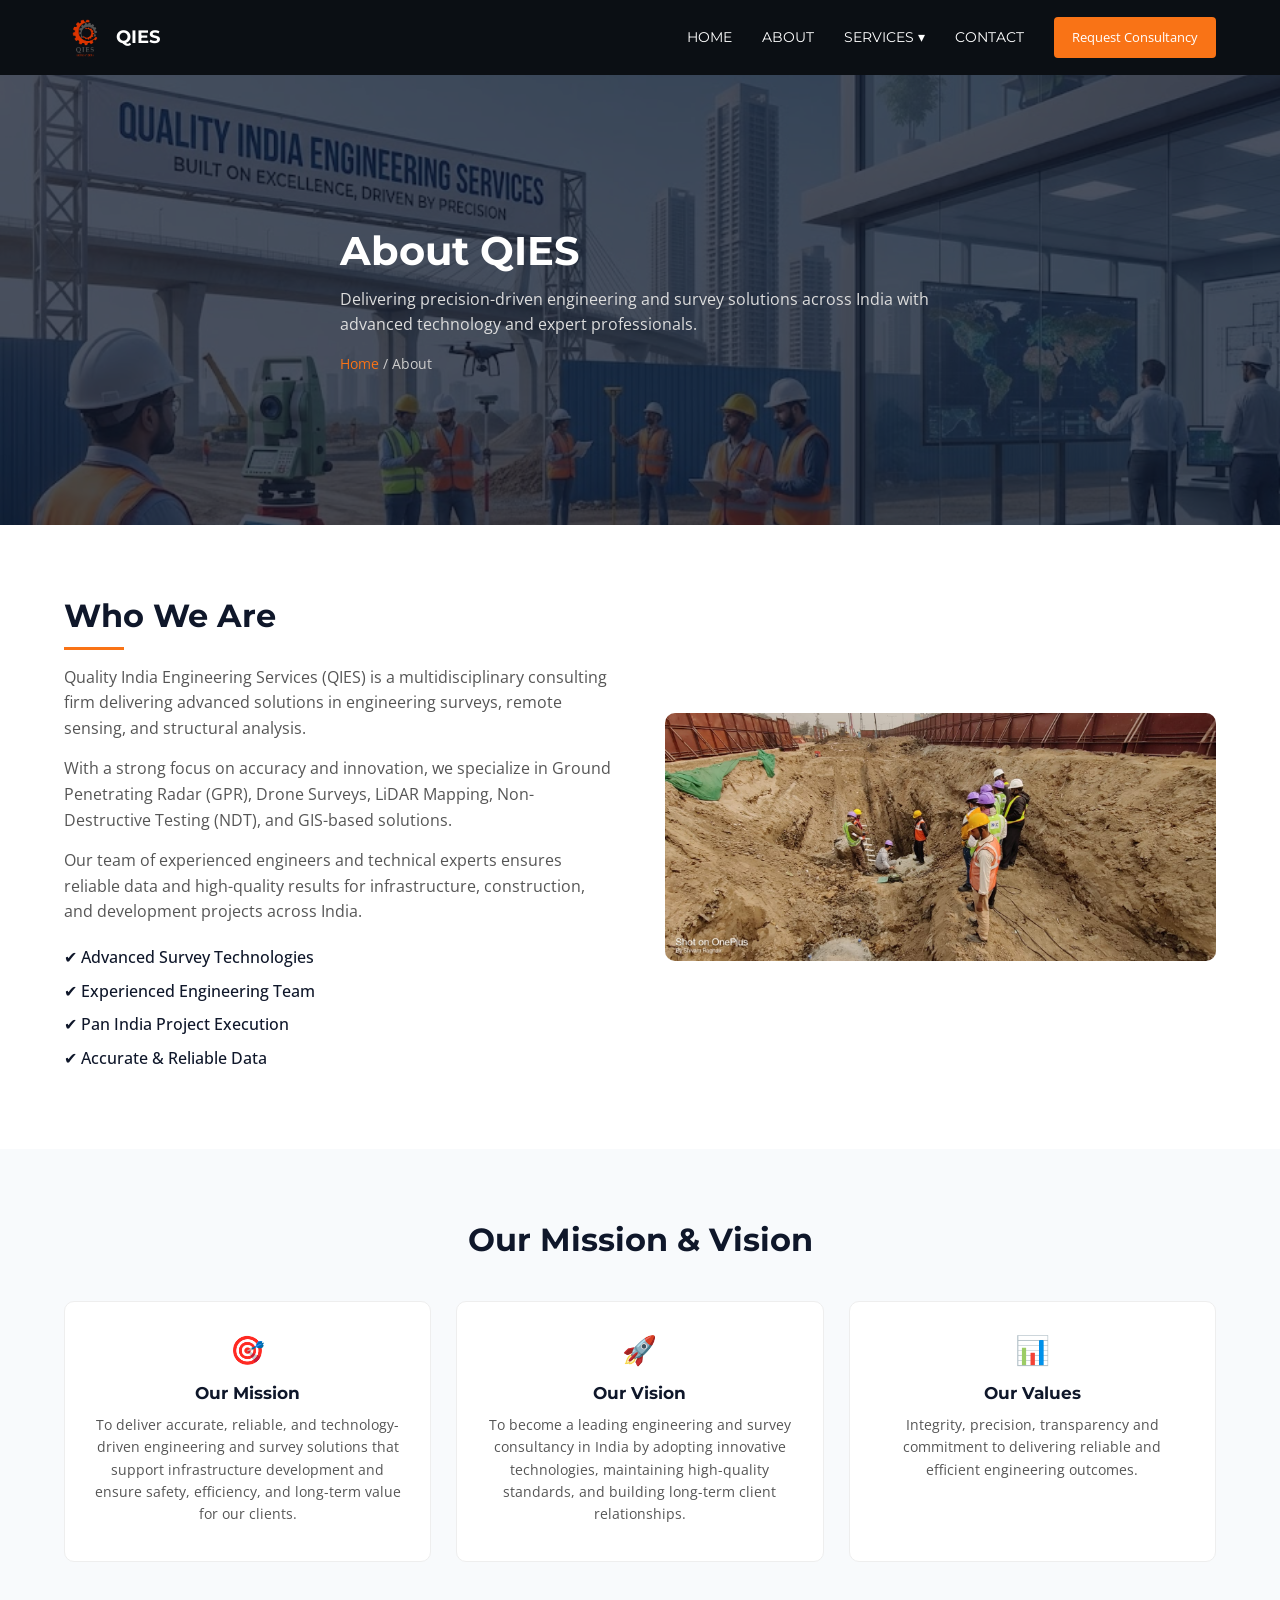
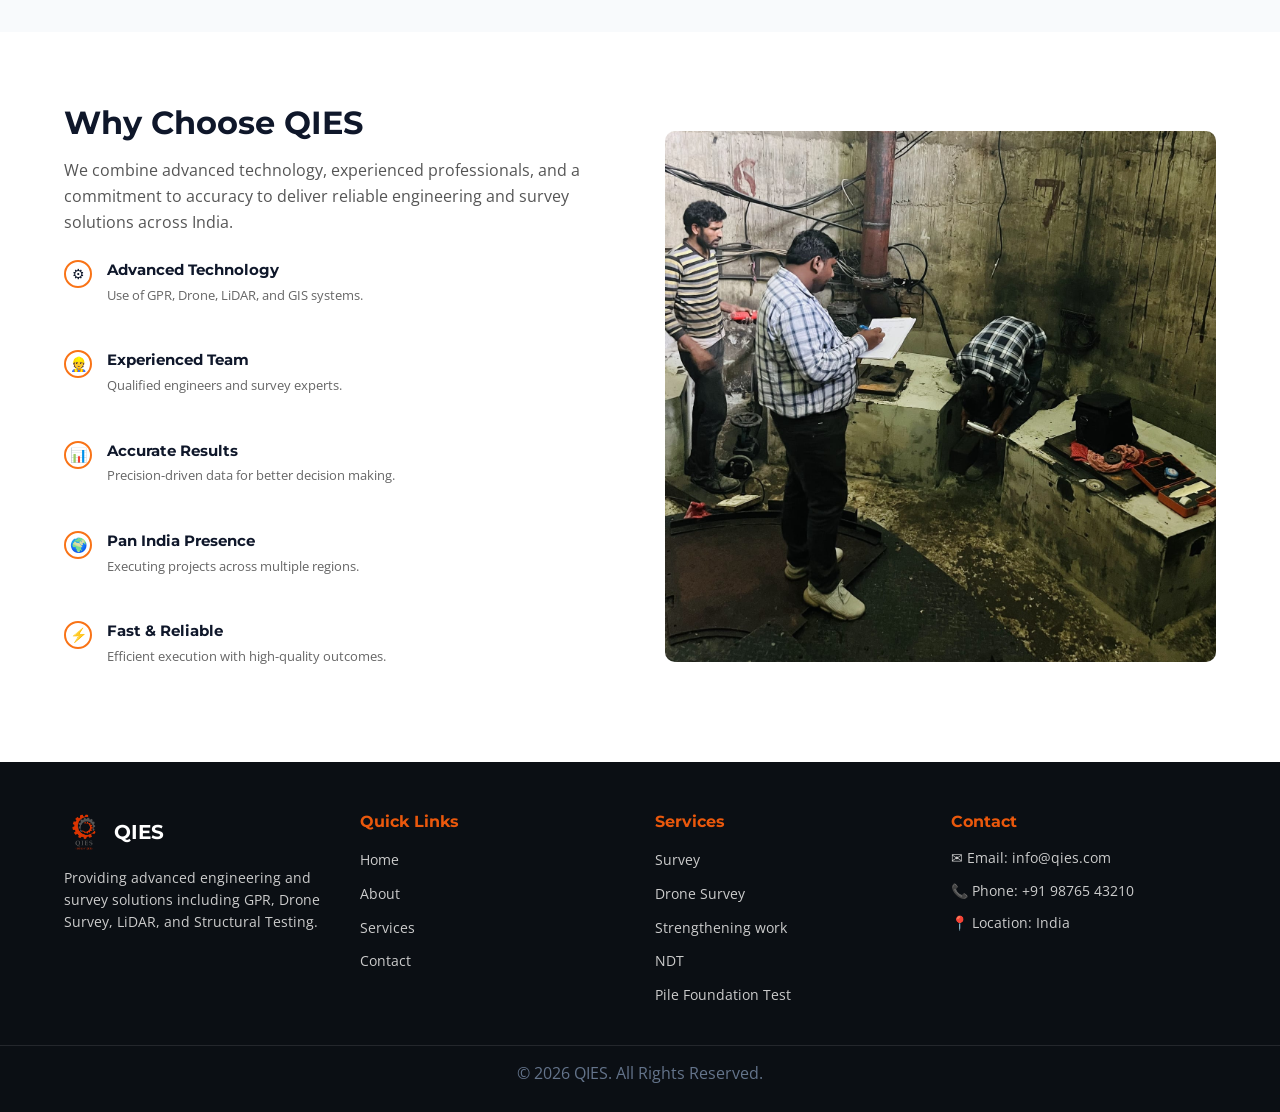
==== about.html @ ded55cf7 "Add files via upload" ====
<!DOCTYPE html>
<html lang="en">

<head>
  <meta charset="UTF-8">
  <meta name="viewport" content="width=device-width, initial-scale=1.0">
  <title>QIES</title>

  <!-- Google Fonts -->
  <link
    href="https://fonts.googleapis.com/css2?family=Montserrat:wght@600;700&family=Open+Sans:wght@400;500&display=swap"
    rel="stylesheet">

  <!-- Favicon icon -->
  <link rel="icon" type="image/png" href="assets/img/logo/favicon.ico">

  <!-- CSS Files -->
  <link rel="stylesheet" href="assets/css/global.css">
  <link rel="stylesheet" href="assets/css/style.css">
  <link rel="stylesheet" href="assets/css/services.css">
  <link rel="stylesheet" href="assets/css/responsive.css">

</head>

<body>
  <!-- =====================================
                    GLOBAL NAVBAR
    ===================================== -->
  <header class="header">
    <div class="container navbar">

      <!-- Logo + Company Name -->
      <div class="nav-brand">
        <a href="/index.html">
          <img src="assets/img/logo/qies-logo.png" alt="QIES Logo">
          <span class="brand-name">QIES</span>
        </a>
      </div>

      <!-- Navigation -->
      <nav class="nav-menu" id="navMenu">

        <a href="index.html" class="nav-link">Home</a>
        <a href="about.html" class="nav-link">About</a>

        <!-- Dropdown -->
        <div class="dropdown">
          <a href="#" class="nav-link dropdown-toggle">Services ▾</a>

          <div class="dropdown-menu">
            <a href="services.html"><strong>All Services</strong></a>
            <a href="services/survey.html">Survey</a>
            <a href="services/drone-survey.html">Drone Survey</a>
            <a href="services/strengthening-work.html">Strengthening Work</a>
            <a href="services/ndt.html">NDT</a>
            <a href="services/pile-foundation-test.html">Pile Foundation Test</a>
          </div>
        </div>

        <a href="contact.html" class="nav-link">Contact</a>

        <!-- CTA -->
        <a href="contact.html" class="nav-btn">
          Request Consultancy
        </a>

      </nav>

      <!-- Mobile Toggle -->
      <div class="menu-toggle" id="menuToggle">☰</div>

    </div>
  </header>
  <!-- =====================================
                   HERO SECTION 
    ===================================== -->
  <section class="about-hero">

    <div class="about-hero-overlay"></div>

    <div class="container about-hero-content">

      <h1>About QIES</h1>

      <p>
        Delivering precision-driven engineering and survey solutions across India
        with advanced technology and expert professionals.
      </p>

      <!-- Breadcrumb -->
      <div class="breadcrumb">
        <a href="index.html">Home</a>
        <span> / </span>
        <span>About</span>
      </div>

    </div>

  </section>

  <!-- =====================================
      ABOUT COMPANY (WHO ARE WE) SECTION 
    ===================================== -->
  <section class="who-we-are section">

    <div class="container who-container">

      <!-- LEFT TEXT -->
      <div class="who-text">

        <h2>Who We Are</h2>

        <p>
          Quality India Engineering Services (QIES) is a multidisciplinary
          consulting firm delivering advanced solutions in engineering surveys,
          remote sensing, and structural analysis.
        </p>

        <p>
          With a strong focus on accuracy and innovation, we specialize in
          Ground Penetrating Radar (GPR), Drone Surveys, LiDAR Mapping,
          Non-Destructive Testing (NDT), and GIS-based solutions.
        </p>

        <p>
          Our team of experienced engineers and technical experts ensures reliable
          data and high-quality results for infrastructure, construction, and
          development projects across India.
        </p>

        <!-- Highlights -->
        <div class="who-points">
          <div>✔ Advanced Survey Technologies</div>
          <div>✔ Experienced Engineering Team</div>
          <div>✔ Pan India Project Execution</div>
          <div>✔ Accurate & Reliable Data</div>
        </div>

      </div>

      <!-- RIGHT IMAGE -->
      <div class="who-image">
        <img src="assets/img/project/pile integrety.jpeg" alt="Engineering Team">
      </div>

    </div>

  </section>

  <!-- =====================================
          our mission and vision SECTION 
    ===================================== -->
  <section class="mission-vision section">

    <h2 class="mission-vision-heading">Our Mission & Vision</h2>

    <div class="container mv-container">
      <!-- Mission -->
      <div class="mv-card">
        <div class="mv-icon">🎯</div>
        <h3>Our Mission</h3>
        <p>
          To deliver accurate, reliable, and technology-driven engineering and
          survey solutions that support infrastructure development and ensure
          safety, efficiency, and long-term value for our clients.
        </p>
      </div>

      <!-- Vision -->
      <div class="mv-card">
        <div class="mv-icon">🚀</div>
        <h3>Our Vision</h3>
        <p>
          To become a leading engineering and survey consultancy in India by
          adopting innovative technologies, maintaining high-quality standards,
          and building long-term client relationships.
        </p>
      </div>

      <!-- Values -->
      <div class="mv-card">
        <div class="mv-icon">📊</div>
        <h3>Our Values</h3>
        <p>
          Integrity, precision, transparency and commitment to delivering reliable and efficient engineering outcomes.
        </p>
      </div>

    </div>

  </section>


    <!-- =====================================
                why-choose SECTION 
    ===================================== -->
  <section class="why-choose section">

    <div class="container why-container">

      <!-- LEFT CONTENT -->
      <div class="why-text">

        <h2>Why Choose QIES</h2>

        <p>
          We combine advanced technology, experienced professionals, and a
          commitment to accuracy to deliver reliable engineering and survey
          solutions across India.
        </p>

        <!-- Points -->
        <div class="why-points">

          <div class="why-item">
            <span>⚙</span>
            <div>
              <h4>Advanced Technology</h4>
              <p>Use of GPR, Drone, LiDAR, and GIS systems.</p>
            </div>
          </div>

          <div class="why-item">
            <span>👷</span>
            <div>
              <h4>Experienced Team</h4>
              <p>Qualified engineers and survey experts.</p>
            </div>
          </div>

          <div class="why-item">
            <span>📊</span>
            <div>
              <h4>Accurate Results</h4>
              <p>Precision-driven data for better decision making.</p>
            </div>
          </div>

          <div class="why-item">
            <span>🌍</span>
            <div>
              <h4>Pan India Presence</h4>
              <p>Executing projects across multiple regions.</p>
            </div>
          </div>

          <div class="why-item">
            <span>⚡</span>
            <div>
              <h4>Fast & Reliable</h4>
              <p>Efficient execution with high-quality outcomes.</p>
            </div>
          </div>

        </div>

      </div>

      <!-- RIGHT IMAGE -->
      <div class="why-image">
        <img src="assets/img/project/rebound-hammer-test.jpeg" alt="Engineering Work">
      </div>

    </div>

  </section>
  <!-- =====================================
                    GLOBAL FOOTER
    ===================================== -->
  <footer class="footer">
    <div class="container footer-container">

      <!-- Company Info -->
      <div class="footer-col">
        <div class="footer-brand">
          <img src="/assets/img/logo/qies-logo.png" alt="QIES Logo">
          <h3>QIES</h3>
        </div>
        <p>
          Providing advanced engineering and survey solutions including GPR,
          Drone Survey, LiDAR, and Structural Testing.
        </p>
      </div>

      <!-- Quick Links -->
      <div class="footer-col">
        <h4>Quick Links</h4>
        <ul>
          <li><a href="index.html">Home</a></li>
          <li><a href="about.html">About</a></li>
          <li><a href="services.html">Services</a></li>
          <li><a href="contact.html">Contact</a></li>
        </ul>
      </div>

      <!-- Services -->
      <div class="footer-col">
        <h4>Services</h4>
        <ul>
          <li><a href="services/survey.html">Survey</a></li>
          <li><a href="services/drone-survey.html">Drone Survey</a></li>
          <li><a href="services/strengthening-work.html">Strengthening work</a></li>
          <li><a href="services/ndt.html">NDT</a></li>
          <li><a href="services/pile-foundation-test.html">Pile Foundation Test</a></li>
        </ul>
      </div>

      <!-- Contact -->
      <div class="footer-col">
        <h4>Contact</h4>
        <p>✉ Email: info@qies.com</p>
        <p>📞 Phone: +91 98765 43210</p>
        <p>📍 Location: India</p>
      </div>

    </div>

    <!-- Bottom -->
    <div class="footer-bottom">
      <p>© 2026 QIES. All Rights Reserved.</p>
    </div>
  </footer>


  <script src="assets/js/main.js"></script>

</body>

</html>
---- assets/css/global.css ----
/* =========================
   RESET + BASE
========================= */
* {
  margin: 0;
  padding: 0;
  box-sizing: border-box;
}

html {
  scroll-behavior: smooth;
}

body {
  font-family: 'Open Sans', sans-serif;
  line-height: 1.6;
  background-color: var(--light);
  color: var(--dark);
}

/* =========================
   THEME VARIABLES
========================= */
:root {
  --primary: #1e3a8a;
  --accent: #f97316;
  --dark: #0f172a;
  --light: #f8fafc;
  --gray: #64748b;
  --white: #ffffff;

  --radius: 8px;
  --transition: 0.3s ease;
}

/* =========================
   TYPOGRAPHY
========================= */
h1, h2, h3, h4, h5 {
  font-family: 'Montserrat', sans-serif;
  font-weight: 700;
  color: var(--dark);
  line-height: 1.3;
}

h1 { font-size: 2.5rem; }
h2 { font-size: 2rem; }
h3 { font-size: 1.5rem; }

p {
  font-size: 1rem;
  color: var(--gray);
  margin-bottom: 10px; /* FIX spacing */
}

a {
  text-decoration: none;
  color: inherit;
}

/* =========================
   LAYOUT SYSTEM
========================= */
.container {
  width: 90%;
  max-width: 1200px;
  margin: auto;
}

.section {
  padding: 70px 0; /* slightly improved spacing */
}

.section-light {
  background-color: var(--light);
}

.section-dark {
  background-color: var(--dark);
  color: var(--white);
}

/* =========================
   FLEX + GRID HELPERS
========================= */
.flex {
  display: flex;
  align-items: center;
}

.flex-between {
  display: flex;
  justify-content: space-between;
  align-items: center;
}

.grid {
  display: grid;
  gap: 20px;
}

/* =========================
   BUTTON SYSTEM
========================= */
.btn {
  display: inline-block;
  padding: 10px 20px;
  border-radius: var(--radius);
  font-size: 0.9rem;
  font-weight: 600;
  transition: var(--transition);
}

.btn-primary {
  background-color: var(--primary);
  color: var(--white);
}

.btn-primary:hover {
  background-color: #172554;
}

.btn-accent {
  background-color: var(--accent);
  color: var(--white);
}

.btn-accent:hover {
  background-color: #ea580c;
}

/* NEW: Outline button (used in hero) */
.btn-outline {
  border: 1px solid var(--white);
  color: var(--white);
}

.btn-outline:hover {
  background: var(--white);
  color: var(--dark);
}

/* =========================
   CARD SYSTEM
========================= */
.card {
  background-color: var(--white);
  padding: 20px;
  border-radius: var(--radius);
  box-shadow: 0 5px 20px rgba(0, 0, 0, 0.05);
  transition: var(--transition);
}

.card:hover {
  transform: translateY(-5px);
}

/* =========================
   IMAGE HANDLING
========================= */
img {
  width: 100%;
  display: block;
}

/* =========================
   SPACING UTILITIES
========================= */
.mt-1 { margin-top: 10px; }
.mt-2 { margin-top: 20px; }
.mt-3 { margin-top: 30px; }

.mb-1 { margin-bottom: 10px; }
.mb-2 { margin-bottom: 20px; }
.mb-3 { margin-bottom: 30px; }

/* =========================
   TEXT UTILITIES
========================= */
.text-center {
  text-align: center;
}

.text-white {
  color: var(--white);
}

/* NEW: Section Title Helper */
.section-title {
  text-align: center;
  margin-bottom: 40px;
}

.section-title h2 {
  margin-bottom: 10px;
}

.section-title p {
  max-width: 600px;
  margin: auto;
}
---- assets/css/style.css ----
/* =====================================
     GLOBAL NAVBAR
=====================================  */
/* HEADER */
.header {
  background: #0b0f14;
  position: sticky;
  top: 0;
  z-index: 1000;
}

/* NAVBAR */
.navbar {
  display: flex;
  justify-content: space-between;
  align-items: center;
  height: 75px;
}

/* BRAND */
.nav-brand a {
  display: flex;
  align-items: center;
  gap: 10px;
}

.nav-brand img {
  height: 42px;
}

.brand-name {
  color: #fff;
  font-family: 'Montserrat', sans-serif;
  font-weight: 700;
  font-size: 18px;
}

/* LOGO (FIXED VISIBILITY) */
.logo img {
  height: 50px;
  width: auto;
  display: block;
  filter: brightness(1.2);
  /* makes logo pop */
}

.logo img {
  filter: brightness(1.5) contrast(1.1);
}

/* MENU */
.nav-menu {
  display: flex;
  align-items: center;
  gap: 30px;
}

/* LINKS */
.nav-link {
  font-family: 'Montserrat', sans-serif;
  font-size: 14px;
  text-transform: uppercase;
  color: #fff;
  position: relative;
  display: flex;
  align-items: center;
  height: 100%;
}


/* HOVER UNDERLINE */
.nav-link::after {
  content: "";
  position: absolute;
  left: 0;
  bottom: 0px;
  width: 0%;
  height: 2px;
  background: #f97316;
  transition: 0.3s;
}

.nav-link:hover::after {
  width: 100%;
}

/* CTA */
.nav-btn {
  background: #f97316;
  padding: 10px 18px;
  border-radius: 4px;
  font-size: 13px;
  color: #fff;
  display: flex;
  align-items: center;
}

.nav-btn:hover {
  background: #ea580c;
}

/* DROPDOWN */
.dropdown {
  position: relative;
}

.dropdown-menu {
  position: absolute;
  top: 35px;
  left: 0;
  background: #1e293b;
  min-width: 200px;
  padding: 10px 0;
  display: none;
  border-top: 2px solid #f97316;
}

.dropdown-menu a {
  display: block;
  padding: 8px 15px;
  font-size: 13px;
  color: #fff;
}

.dropdown-menu a:hover {
  color: #f97316;
}

/* SHOW */
.dropdown-menu.show {
  display: block;
}

/* MOBILE */
.menu-toggle {
  display: none;
  font-size: 26px;
  color: #fff;
  cursor: pointer;
}

/* =========================
   FOOTER
========================= */
.footer {
  background: #0b0f14;
  color: #fff;
  padding-top: 50px;
}

/* Layout */
.footer-container {
  display: grid;
  grid-template-columns: repeat(4, 1fr);
  gap: 30px;
}

/* Columns */
.footer-col h4 {
  margin-bottom: 15px;
  font-family: 'Montserrat', sans-serif;
  color: #ea580c;
}

.footer-col p {
  font-size: 14px;
  color: #ccc;
}

/* Links */
.footer-col ul {
  list-style: none;
}

.footer-col ul li {
  margin-bottom: 8px;
}

.footer-col ul li a {
  color: #ccc;
  font-size: 14px;
  transition: 0.3s;
}

.footer-col ul li a:hover {
  color: #f97316;
}

/* Bottom bar */
.footer-bottom {
  text-align: center;
  padding: 15px 0;
  margin-top: 30px;
  border-top: 1px solid rgba(255, 255, 255, 0.1);
  font-size: 13px;
  color: #aaa;
}

/* Footer Brand (logo + name) */
.footer-brand {
  display: flex;
  align-items: center;
  gap: 10px;
  margin-bottom: 15px;
}

.footer-brand img {
  height: 40px;
  width: auto;
}

.footer-brand h3 {
  margin: 0;
  font-size: 20px;
  color: #fff;
}


/* =========================  HOME PAGE STARTS ========================= */
/* =========================
   HOME HERO SECTION
========================= */
.hero {
  position: relative;
  height: 90vh;
  background: url("../img/home/hero-bg.jpeg") center/cover no-repeat;
  display: flex;
  align-items: center;
}

/* Dark overlay */
.hero-overlay {
  position: absolute;
  inset: 0;
  background: rgba(0, 0, 0, 0.65);
}

/* Content */
.hero-content {
  position: relative;
  color: #fff;
  max-width: 700px;
}

.hero-content h1 {
  font-size: 2.8rem;
  font-family: 'Montserrat', sans-serif;
  margin-bottom: 20px;
  line-height: 1.3;
  color: white;
}

.hero-content p {
  font-size: 1.1rem;
  color: #ddd;
  margin-bottom: 30px;
}

/* Buttons */
.hero-buttons {
  display: flex;
  gap: 15px;
}

/* Primary button */
.btn-primary {
  background: #f97316;
  color: #fff;
  padding: 12px 22px;
  border-radius: 5px;
  font-size: 14px;
}

.btn-primary:hover {
  background: #ea580c;
}

/* Outline button */
.btn-outline {
  border: 1px solid #fff;
  color: #fff;
  padding: 12px 22px;
  border-radius: 5px;
  font-size: 14px;
}

.btn-outline:hover {
  background: #fff;
  color: #000;
}

/* =========================
   HOME ABOUT SECTION
========================= */
.home-about {
  background: #f8fafc;
}

/* Layout */
.about-container {
  display: grid;
  grid-template-columns: 1fr 1fr;
  align-items: center;
  gap: 50px;
}

/* TEXT */
.about-text h2 {
  font-size: 2rem;
  margin-bottom: 15px;
  font-family: 'Montserrat', sans-serif;
}

.about-text p {
  margin-bottom: 15px;
  color: #555;
  line-height: 1.6;
}

/* IMAGE */
.about-image {
  position: relative;
}

.about-image img {
  width: 100%;
  border-radius: 10px;
  display: block;
}

/* ===== STATS ===== */
.about-stats {
  display: flex;
  gap: 40px;
  margin: 30px 0;
}

.stat-item h3 {
  font-size: 28px;
  color: var(--accent);
}

.stat-item span {
  font-size: 14px;
  color: #666;
}

/* FLOATING BADGE*/
.about-badge {
  position: absolute;
  bottom: 20px;
  left: 20px;

  display: flex;
  align-items: center;
  gap: 10px;

  background: #ffffff;
  padding: 10px 15px;
  border-radius: 8px;

  box-shadow: 0 5px 20px rgba(0, 0, 0, 0.1);
}

/* Icon */
.about-badge span {
  background: #f97316;
  color: #fff;
  width: 30px;
  height: 30px;

  display: flex;
  align-items: center;
  justify-content: center;

  border-radius: 50%;
  font-size: 14px;
}

/* Text */
.about-badge strong {
  font-size: 14px;
  color: #000;
}

.about-badge small {
  display: block;
  font-size: 12px;
  color: #666;
}

/* =========================
   HOME SERVICES
========================= */
.home-services {
  background: #ffffff;
}

/* Grid */
.services-grid {
  display: grid;
  grid-template-columns: repeat(3, 1fr);
  gap: 30px;
}

/* Card */
.service-card {
  background: #fff;
  padding: 25px;
  border-radius: 8px;
  transition: 0.3s;
  border: 1px solid #eee;
}

.service-card:hover {
  transform: translateY(-8px);
  box-shadow: 0 10px 30px rgba(0, 0, 0, 0.08);
}

/* Icon */
.service-icon {
  font-size: 28px;
  margin-bottom: 10px;
}

/* Title */
.service-card h3 {
  margin-bottom: 10px;
}

/* Text */
.service-card p {
  font-size: 14px;
  margin-bottom: 15px;
}

/* Link */
.service-card a {
  font-size: 14px;
  color: var(--accent);
  font-weight: 600;
}

.services-cta {
  margin-top: 20px;
  text-align: center;
  background: var(--white);
  color: black;
  padding: 20px 20px;
}

.services-cta h4 {
  font-size: 26px;
  margin-bottom: 10px;
}

.services-cta p {
  margin-bottom: 25px;
  color: #ccc;
  font-size: 15px;
}


/* =========================
   HOME PROJECTS
========================= */
.home-projects {
  background: #f8fafc;
}

/* Grid */
.projects-grid {
  display: grid;
  grid-template-columns: repeat(4, 1fr);
  gap: 20px;
}

/* Card */
.project-card {
  position: relative;
  overflow: hidden;
  border-radius: 8px;
}

/* Image */
.project-card img {
  width: 100%;
  height: 250px;
  object-fit: cover;
  transition: 0.4s ease;
}

/* Overlay ALWAYS visible */
.project-overlay {
  position: absolute;
  inset: 0;

  background: linear-gradient(to top,
      rgba(15, 23, 42, 0.85),
      rgba(15, 23, 42, 0.2));

  color: #fff;

  display: flex;
  flex-direction: column;
  justify-content: flex-end;

  padding: 15px;
}

/* Hover = only zoom */
.project-card:hover img {
  transform: scale(1.1);
}

/* Text */
.project-overlay h3 {
  font-size: 16px;
  margin-bottom: 5px;
  color: var(--accent);
}

.project-overlay p {
  font-size: 13px;
  color: #ddd;
}

.project-cta {
  margin-top: 80px;
  text-align: center;
  background: var(--white);
  color: black;
  padding: 60px 20px;
}

.project-cta h4 {
  font-size: 26px;
  margin-bottom: 10px;
}

.project-cta p {
  margin-bottom: 25px;
  color: #ccc;
  font-size: 15px;
}

/* =========================
   CERTIFICATION SECTION
========================= */
.cert-perfect {
  background: #ffffff;
  padding: 50px;
}

/* =========================
   HEADING
========================= */
.cert-heading {
  text-align: center;
  max-width: 700px;
  margin: 0 auto 50px;
}

.cert-heading h2 {
  font-size: 2rem;
  margin-bottom: 15px;
}

.cert-heading p {
  color: #555;
}

/* =========================
   CERT CARDS
========================= */
.cert-cards-row {
  display: grid;
  grid-template-columns: repeat(4, 1fr);
  gap: 25px;
}

/* Card */
.cert-card {
  background: #fff;
  padding: 25px 20px;
  text-align: center;
  border-radius: 8px;
  border: 1px solid #eee;
  transition: 0.3s;
}

.cert-card:hover {
  transform: translateY(-8px);
  box-shadow: 0 10px 30px rgba(0, 0, 0, 0.08);
}

/* Icon */
.cert-card img {
  height: 60px;
  width: auto;
  margin: 0 auto 15px;
}

.cert-card:hover img {
  transform: scale(1.1);
  transition: 0.3s;
}

/* Title */
.cert-card h4 {
  margin-bottom: 10px;
  font-size: 15px;
}

/* Text */
.cert-card p {
  font-size: 13px;
  color: #666;
}

/* =========================
   STATS ROW
========================= */
.cert-stats-row {
  margin-top: 50px;
  display: grid;
  grid-template-columns: repeat(4, 1fr);
  background: var(--light);
  border-radius: 8px;
  overflow: hidden;
}

/* Stat box */
.stat-box {
  text-align: center;
  padding: 25px 15px;
  color: #fff;
  border-right: 1px solid rgba(255, 255, 255, 0.1);
}

.stat-box:last-child {
  border-right: none;
}

/* Numbers */
.stat-box h3 {
  font-size: 22px;
  color: var(--accent);
  margin-bottom: 5px;
}

/* Label */
.stat-box span {
  font-size: 13px;
  color: var(--gray);
}

/* =========================  HOME PAGE ENDS ========================= */


/* =========================  ABOUT PAGE STARTS ========================= */
/* =========================
   ABOUT HERO
========================= */
.about-hero {
  position: relative;
  height: 50vh;
  background: url("../img/home/about.png") center/cover no-repeat;
  display: flex;
  align-items: center;
}

/* Overlay */
.about-hero-overlay {
  position: absolute;
  inset: 0;
  background: rgba(15, 23, 42, 0.75);
}

/* Content */
.about-hero-content {
  position: relative;
  color: #fff;
  max-width: 600px;
}

.about-hero-content h1 {
  font-size: 2.5rem;
  margin-bottom: 10px;
  color: var(--white);
}

.about-hero-content p {
  color: #ddd;
  margin-bottom: 15px;
}

/* Breadcrumb */
.breadcrumb {
  font-size: 14px;
}

.breadcrumb a {
  color: var(--accent);
}

.breadcrumb span {
  color: #ccc;
}

/* =========================
   ABOUT COMPANY (WHO ARE WE) SECTION 
========================= */
.who-we-are {
  background: #ffffff;
}

/* Layout */
.who-container {
  display: grid;
  grid-template-columns: 1fr 1fr;
  gap: 50px;
  align-items: center;
}

/* TEXT */
.who-text h2 {
  font-size: 2rem;
  margin-bottom: 15px;
}

.who-text h2::after {
  content: "";
  width: 60px;
  height: 3px;
  background: var(--accent);
  display: block;
  margin-top: 10px;
}

.who-text p {
  margin-bottom: 15px;
  color: #555;
  line-height: 1.6;
}

/* Points */
.who-points {
  margin-top: 20px;
}

.who-points div {
  margin-bottom: 8px;
  font-weight: 500;
}

/* IMAGE */
.who-image img {
  width: 100%;
  border-radius: 10px;
}

/* =========================
   MISSION, VISION & VALUES
========================= */
.mission-vision {
  background: #f8fafc;
  text-align: center;
}

/* Heading */
.mission-vision-heading {
  font-size: 2rem;
  margin-bottom: 40px;
  font-family: 'Montserrat', sans-serif;
}

/* Layout */
.mv-container {
  display: grid;
  grid-template-columns: repeat(3, 1fr);
  /* FIXED for 3 cards */
  gap: 25px;
}

/* Card */
.mv-card {
  background: #ffffff;
  padding: 25px;
  border-radius: 10px;
  text-align: center;
  transition: 0.3s;
  border: 1px solid #eee;
}

.mv-card:hover {
  transform: translateY(-8px);
  box-shadow: 0 10px 30px rgba(0, 0, 0, 0.08);
}

/* Icon */
.mv-icon {
  font-size: 28px;
  margin-bottom: 10px;
}

/* Title */
.mv-card h3 {
  margin-bottom: 10px;
  font-size: 17px;
}

/* Text */
.mv-card p {
  font-size: 14px;
  color: #555;
  line-height: 1.6;
}

/* =========================
   WHY CHOOSE
========================= */
.why-choose {
  background: #ffffff;
}

/* Layout */
.why-container {
  display: grid;
  grid-template-columns: 1fr 1fr;
  gap: 50px;
  align-items: center;
}

/* TEXT */
.why-text h2 {
  font-size: 2rem;
  margin-bottom: 15px;
}

.why-text p {
  margin-bottom: 25px;
  color: #555;
}

/* Points */
.why-points {
  display: flex;
  flex-direction: column;
  gap: 20px;
}

/* Item */
.why-item {
  display: flex;
  gap: 15px;
  align-items: flex-start;
}

/* Icon */
.why-item span {
  border: 2.5px solid  #f97316;
  width: 28px;
  height: 28px;

  display: flex;
  align-items: center;
  justify-content: center;

  border-radius: 50%;
  font-size: 14px;
}

/* Text */
.why-item h4 {
  margin-bottom: 5px;
  font-size: 15px;
}

.why-item p {
  font-size: 13px;
  color: #666;
}

/* IMAGE */
.why-image img {
  width: 100%;
  border-radius: 10px;
}
---- assets/css/services.css ----
/* =========================  MAIN SERVICE  PAGE STARTS ========================= */
/* =========================
   SERVICES HERO
========================= */
.services-hero {
    position: relative;
    height: 50vh;
    background: url("../img/service-hero.png") center/cover no-repeat;
    display: flex;
    align-items: center;
}

/* Overlay */
.services-hero-overlay {
    position: absolute;
    inset: 0;
    background: rgba(15, 23, 42, 0.75);
}

/* Content */
.services-hero-content {
    position: relative;
    color: #fff;
    max-width: 650px;
}

.services-hero-content h1 {
    font-size: 2.5rem;
    margin-bottom: 10px;
    color: var(--white);
}

.services-hero-content p {
    color: #ddd;
    margin-bottom: 15px;
}

/* Breadcrumb */
.breadcrumb {
    font-size: 14px;
}

.breadcrumb a {
    color: var(--accent);
}

.breadcrumb span {
    color: #ccc;
}

/* =========================
   SURVEY SECTION
========================= */
.survey-section {
    background: #ffffff;
}

/* Grid */
.survey-grid {
    display: grid;
    grid-template-columns: repeat(4, 1fr);
    gap: 25px;
}

/* Card */
.survey-card {
    background: #fff;
    padding: 25px 20px;
    text-align: center;
    border-radius: 8px;
    border: 1px solid #eee;
    transition: 0.3s;
}

.survey-card:hover {
    transform: translateY(-8px);
    box-shadow: 0 10px 30px rgba(0, 0, 0, 0.08);
}

/* Icon */
.survey-icon {
    font-size: 28px;
    margin-bottom: 10px;
}

/* Title */
.survey-card h3 {
    font-size: 16px;
    margin-bottom: 10px;
}

/* Text */
.survey-card p {
    font-size: 13px;
    color: #666;
}

/* =========================
   PILE FOUNDATION SECTION
========================= */
.pile-section {
    background: #f8fafc;
}

/* Grid */
.pile-grid {
    display: grid;
    grid-template-columns: repeat(3, 1fr);
    gap: 25px;
}

/* Card */
.pile-card {
    background: #fff;
    padding: 25px;
    border-radius: 8px;
    border: 1px solid #eee;
    transition: 0.3s;
    position: relative;
}

/* Accent left border (engineering feel) */
.pile-card::before {
    content: "";
    position: absolute;
    left: 0;
    top: 0;
    height: 100%;
    width: 4px;
    background: var(--accent);
    border-radius: 8px 0 0 8px;
}

/* Hover */
.pile-card:hover {
    transform: translateY(-6px);
    box-shadow: 0 10px 25px rgba(0, 0, 0, 0.08);
}

/* Title */
.pile-card h3 {
    font-size: 15px;
    margin-bottom: 10px;
}

/* Text */
.pile-card p {
    font-size: 13px;
    color: #666;
}

/* =========================
   DRONE SECTION
========================= */
.drone-section {
    background:var(--white);
    color: #fff;
}

/* Grid */
.drone-grid {
    display: grid;
    grid-template-columns: repeat(4, 1fr);
    gap: 25px;
}

/* Card */
.drone-card {
    background: rgba(255, 255, 255, 0.05);
    padding: 25px;
    border-radius: 10px;
    text-align: center;
    transition: 0.3s;
    border: 1px solid rgba(255, 255, 255, 0.08);
    transition: transform 0.3s, box-shadow 0.3s;
}

/* Hover glow */
.drone-card:hover {
    transform: translateY(-8px);
    box-shadow: 0 10px 30px rgba(249, 115, 22, 0.2);
    border-color: var(--accent);
}

/* Icon */
.drone-icon {
    font-size: 30px;
    margin-bottom: 10px;
}

/* Title */
.drone-card h3 {
    font-size: 15px;
    margin-bottom: 10px;
}

/* Text */
.drone-card p {
    font-size: 13px;
    color: #ccc;
}

/* =========================
   STRENGTHENING SECTION
========================= */
.strength-section {
  background: var(--light);
}

/* Grid */
.strength-grid {
  display: grid;
  grid-template-columns: repeat(2, 1fr);
  gap: 30px;
}

/* Card */
.strength-card {
  background: #fff;
  padding: 30px;
  border-radius: 10px;
  border: 1px solid #eee;
  transition: 0.3s;
  position: relative;
}

/* Top accent bar */
.strength-card::before {
  content: "";
  position: absolute;
  top: 0;
  left: 0;
  height: 4px;
  width: 100%;
  background: var(--accent);
  border-radius: 10px 10px 0 0;
}

/* Hover */
.strength-card:hover {
  transform: translateY(-6px);
  box-shadow: 0 10px 25px rgba(0,0,0,0.08);
}

/* Title */
.strength-card h3 {
  font-size: 18px;
  margin-bottom: 10px;
}

/* Text */
.strength-card p {
  font-size: 14px;
  color: #555;
}


/* =========================
   know more  LINK (RIGHT SIDE) for all section 
========================= */
.know-more-link {
  display: flex;
  justify-content: flex-end;
  margin-top: 20px;
}

/* Link style */
.know-more-link a {
  font-size: 14px;
  font-weight: 600;
  color: var(--accent);
  position: relative;
  padding-bottom: 3px;
}

/* Underline animation */
.know-more-link a::after {
  content: "";
  position: absolute;
  left: 0;
  bottom: 0;

  width: 0%;
  height: 2px;
  background: var(--accent);

  transition: 0.3s ease;
}

.know-more-link a:hover::after {
  width: 100%;
}

/* =========================
   NDT SECTION
========================= */
.ndt-section {
  background: #ffffff;
}

/* Grid */
.ndt-grid {
  display: grid;
  grid-template-columns: repeat(3, 1fr);
  gap: 25px;
}

/* Card */
.ndt-card {
  background: #fff;
  padding: 25px;
  border-radius: 8px;
  border: 1px solid #eee;
  transition: 0.3s;
  position: relative;
}

/* Top accent line */
.ndt-card::before {
  content: "";
  position: absolute;
  top: 0;
  left: 0;
  height: 3px;
  width: 100%;
  background: var(--primary);
  border-radius: 8px 8px 0 0;
}

/* Hover */
.ndt-card:hover {
  transform: translateY(-6px);
  box-shadow: 0 10px 25px rgba(0,0,0,0.08);
}

/* Title */
.ndt-card h3 {
  font-size: 15px;
  margin-bottom: 10px;
}

/* Text */
.ndt-card p {
  font-size: 13px;
  color: #666;
}
---- assets/css/responsive.css ----
/* =====================================
     GLOBAL NAVBAR RESPONSIVE
=====================================  */

@media (max-width: 768px) {

  .menu-toggle {
    display: block;
  }

  .nav-menu {
    position: absolute;
    top: 75px;
    right: 0;
    width: 100%;
    flex-direction: column;
    background: #0b0f14;
    padding: 20px;
    display: none;
  }

  .nav-menu.active {
    display: flex;
  }

  .dropdown-menu {
    position: static;
    border: none;
  }

  .nav-btn {
    margin-top: 10px;
  }
}


 /* =====================================
     FOOTER RESPONSIVE
=====================================  */
@media (max-width: 768px) {
  .footer-container {
    grid-template-columns: 1fr 1fr;
  }
}

@media (max-width: 480px) {
  .footer-container {
    grid-template-columns: 1fr;
  }
}

 /* ===================================== HOME PAGE STARTS =====================================  */
 /* =====================================
     HOME HERO RESPONSIVE
=====================================  */
@media (max-width: 768px) {

  .hero {
    height: auto;
    padding: 80px 0;
  }

  .hero-content h1 {
    font-size: 2rem;
  }

  .hero-buttons {
    flex-direction: column;
  }
}

 /* =====================================
     HOME ABOUT RESPONSIVE
=====================================  */

@media (max-width: 768px) {

  .about-container {
    grid-template-columns: 1fr;
  }

  .about-image {
    order: -1;
  }

  .about-badge {
    position: static;
    margin-top: 15px;
  }
}


 /* =====================================
     HOME SERVICES RESPONSIVE
=====================================  */
@media (max-width: 992px) {
  .services-grid {
    grid-template-columns: repeat(2, 1fr);
  }
}

@media (max-width: 600px) {
  .services-grid {
    grid-template-columns: 1fr;
  }
}


 /* =====================================
     HOME PROJECTS RESPONSIVE
=====================================  */
@media (max-width: 992px) {
  .projects-grid {
    grid-template-columns: repeat(2, 1fr);
  }
}

@media (max-width: 600px) {
  .projects-grid {
    grid-template-columns: 1fr;
  }
}


 /* =====================================
     HOME CERT SECTION RESPONSIVE
=====================================  */
@media (max-width: 992px) {

  .cert-cards-row {
    grid-template-columns: repeat(2, 1fr);
  }

  .cert-stats-row {
    grid-template-columns: repeat(2, 1fr);
  }

}

@media (max-width: 600px) {

  .cert-cards-row {
    grid-template-columns: 1fr;
  }

  .cert-stats-row {
    grid-template-columns: 1fr;
  }

  .stat-box {
    border-right: none;
    border-bottom: 1px solid rgba(255,255,255,0.1);
  }

  .stat-box:last-child {
    border-bottom: none;
  }
}

/* =========================  HOME PAGE ENDS ========================= */


/* =========================  ABOUT PAGE STARTS ========================= */
/* =========================
   ABOUT HERO RESPONSIVE
========================= */
@media (max-width: 768px) {

  .about-hero {
    height: auto;
    padding: 60px 0;
  }

  .about-hero-content h1 {
    font-size: 2rem;
  }

}

/* =========================
   ABOUT COMPANY (WHO ARE WE) SECTION 
========================= */
@media (max-width: 768px) {

  .who-container {
    grid-template-columns: 1fr;
  }

  .who-image {
    order: -1;
  }

}

/* =========================
   MISSION VISION RESPONSIVE 
========================= */
@media (max-width: 992px) {
  .mv-container {
    grid-template-columns: repeat(2, 1fr);
  }
}

@media (max-width: 600px) {
  .mv-container {
    grid-template-columns: 1fr;
  }
}

/* =========================
   WHY CHOOSE RESPONSIVE
========================= */
@media (max-width: 768px) {

  .why-container {
    grid-template-columns: 1fr;
  }

  .why-image {
    order: -1;
  }

}

/* =========================  MAIN SERVICE  PAGE STARTS ========================= */
/* =========================
   SERVICES HERO RESPONSIVE
========================= */
@media (max-width: 768px) {

  .services-hero {
    height: auto;
    padding: 60px 0;
  }

  .services-hero-content h1 {
    font-size: 2rem;
  }

}

/* =========================
   SERVICES SURVEY SECTION RESPONSIVE
========================= */
@media (max-width: 992px) {
  .survey-grid {
    grid-template-columns: repeat(2, 1fr);
  }
}

@media (max-width: 600px) {
  .survey-grid {
    grid-template-columns: 1fr;
  }
}

/* =========================
   SERVICES PILE SECTION RESPONSIVE
========================= */
@media (max-width: 992px) {
  .pile-grid {
    grid-template-columns: repeat(2, 1fr);
  }
}

@media (max-width: 600px) {
  .pile-grid {
    grid-template-columns: 1fr;
  }
}


/* =========================
   SERVICES DRONE SECTION RESPONSIVE
========================= */
@media (max-width: 992px) {
  .drone-grid {
    grid-template-columns: repeat(2, 1fr);
  }
}

@media (max-width: 600px) {
  .drone-grid {
    grid-template-columns: 1fr;
  }
}

/* =========================
   SERVICES STRENGTH  SECTION RESPONSIVE
========================= */
@media (max-width: 768px) {
  .strength-grid {
    grid-template-columns: 1fr;
  }
}

/* =========================
   SERVICES NDT RESPONSIVE
========================= */
@media (max-width: 992px) {
  .ndt-grid {
    grid-template-columns: repeat(2, 1fr);
  }
}

@media (max-width: 600px) {
  .ndt-grid {
    grid-template-columns: 1fr;
  }
}
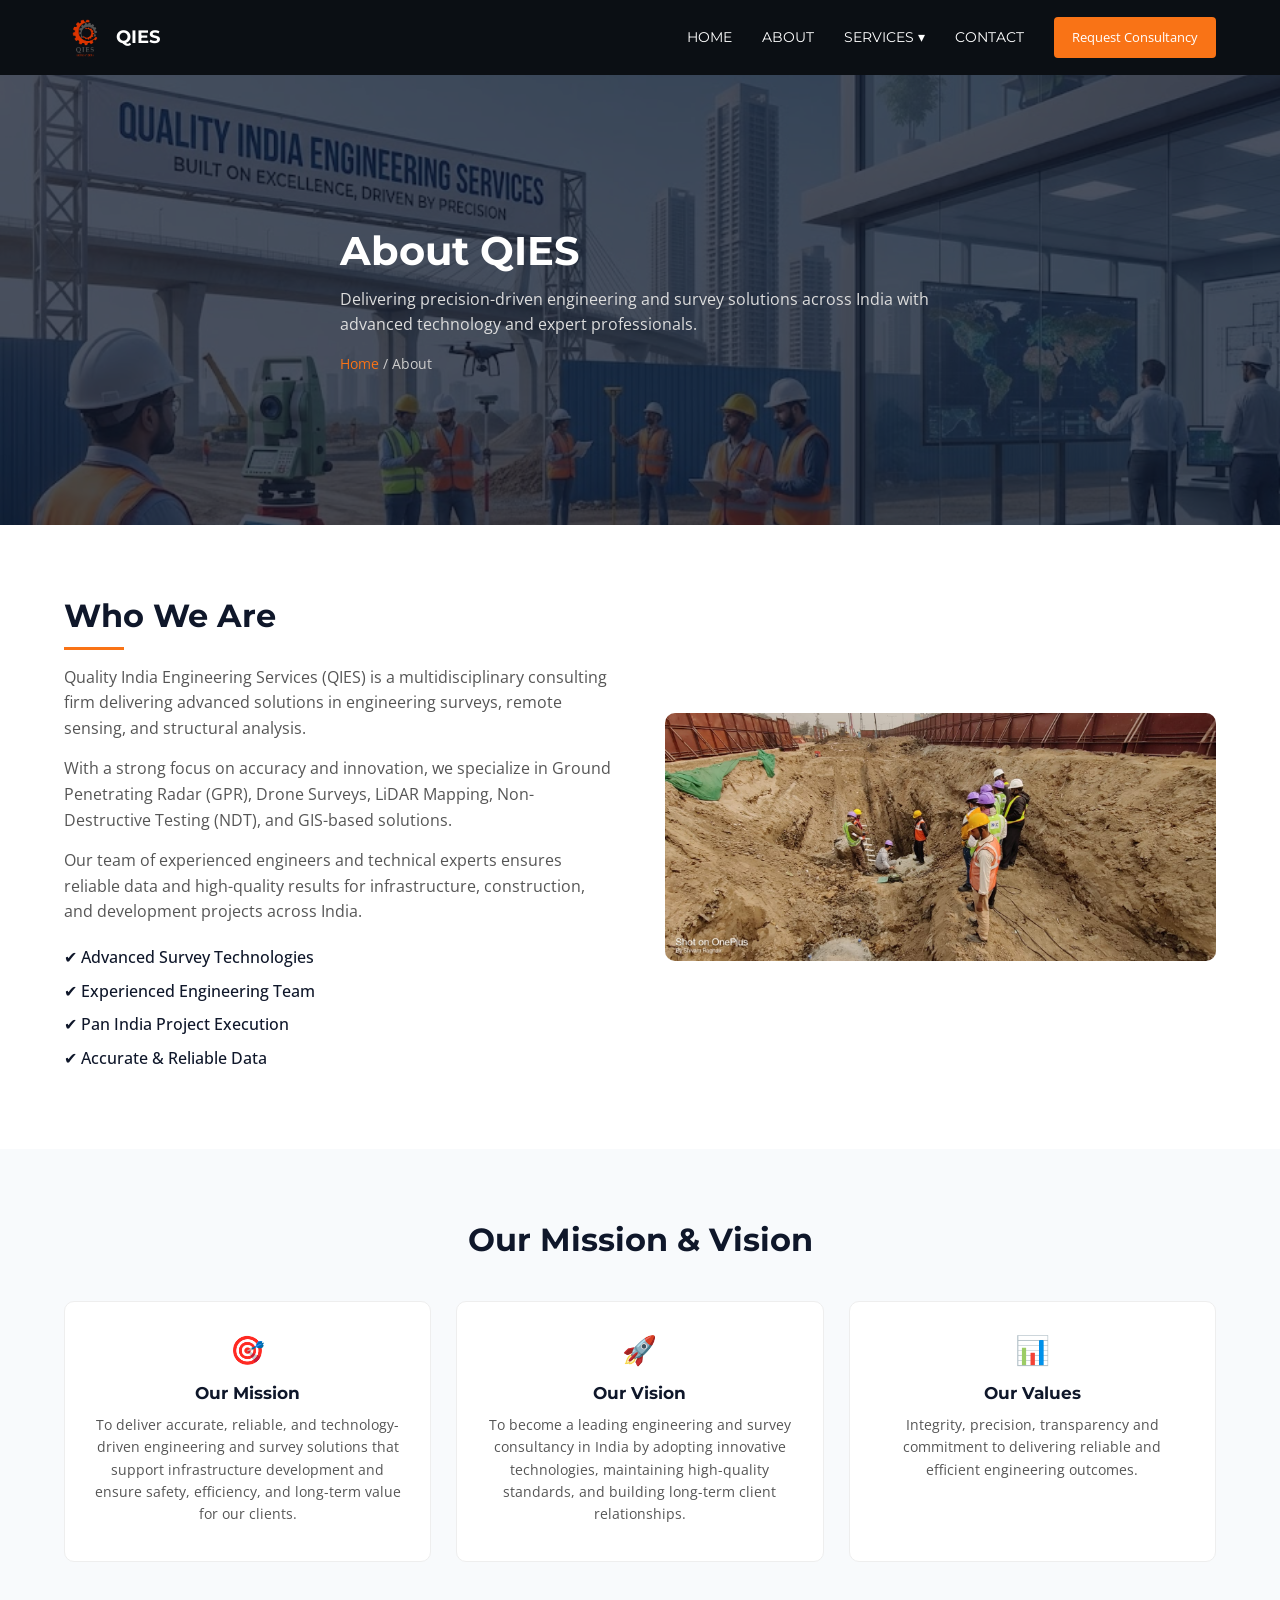
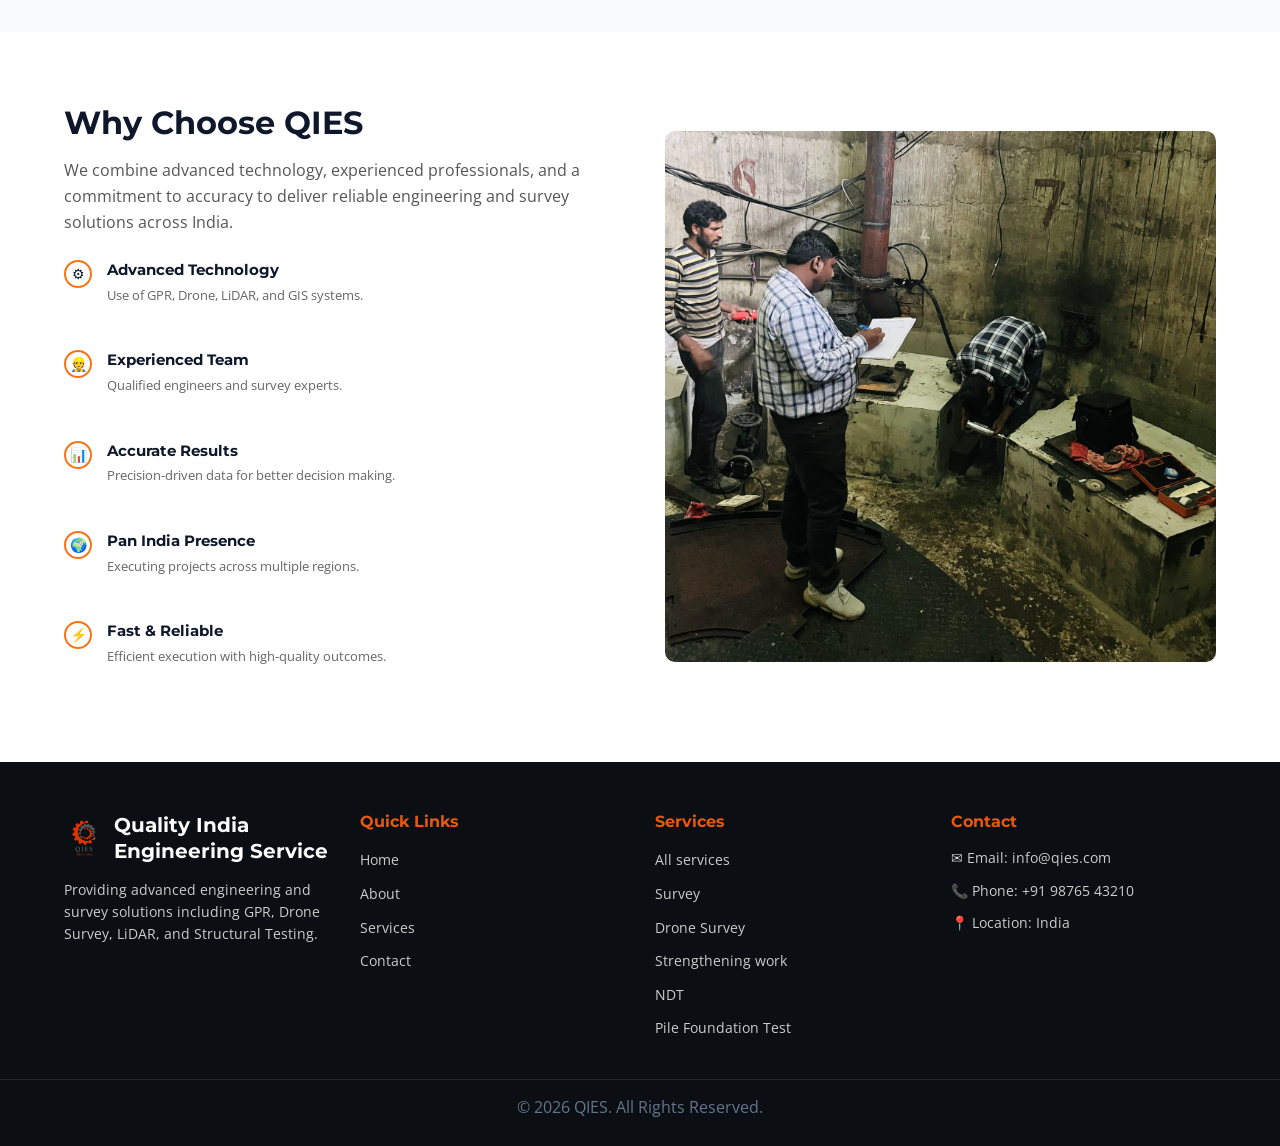
==== commit 4c773ddf: "Add files via upload" ====
--- a/about.html
+++ b/about.html
@@ -140,7 +140,7 @@
 
       <!-- RIGHT IMAGE -->
       <div class="who-image">
-        <img src="assets/img/project/pile integrety.jpeg" alt="Engineering Team">
+        <img src="assets/img/service/pile integrety.jpeg" alt="Engineering Team">
       </div>
 
     </div>
@@ -191,7 +191,7 @@
   </section>
 
 
-    <!-- =====================================
+  <!-- =====================================
                 why-choose SECTION 
     ===================================== -->
   <section class="why-choose section">
@@ -258,12 +258,14 @@
 
       <!-- RIGHT IMAGE -->
       <div class="why-image">
-        <img src="assets/img/project/rebound-hammer-test.jpeg" alt="Engineering Work">
+        <img src="assets/img/service/rebound-hammer-test.jpeg" alt="Engineering Work">
       </div>
 
     </div>
 
   </section>
+
+
   <!-- =====================================
                     GLOBAL FOOTER
     ===================================== -->
@@ -274,7 +276,7 @@
       <div class="footer-col">
         <div class="footer-brand">
           <img src="/assets/img/logo/qies-logo.png" alt="QIES Logo">
-          <h3>QIES</h3>
+          <h3>Quality India Engineering Service</h3>
         </div>
         <p>
           Providing advanced engineering and survey solutions including GPR,
@@ -297,6 +299,7 @@
       <div class="footer-col">
         <h4>Services</h4>
         <ul>
+          <li><a href="/services.html">All services</a></li>
           <li><a href="services/survey.html">Survey</a></li>
           <li><a href="services/drone-survey.html">Drone Survey</a></li>
           <li><a href="services/strengthening-work.html">Strengthening work</a></li>
--- a/assets/css/global.css
+++ b/assets/css/global.css
@@ -198,4 +198,73 @@
 .section-title p {
   max-width: 600px;
   margin: auto;
+}
+
+/* =========================
+   LOADER
+========================= */
+#loader {
+  position: fixed;
+  inset: 0;
+  background: #0f172a;
+  display: flex;
+  align-items: center;
+  justify-content: center;
+  z-index: 9999;
+  transition: opacity 0.5s ease, visibility 0.5s;
+}
+
+/* Hide */
+#loader.hidden {
+  opacity: 0;
+  visibility: hidden;
+}
+
+/* CENTER CONTENT */
+.loader-content {
+  display: flex;
+  flex-direction: column;
+  align-items: center;
+  justify-content: center;
+}
+
+/* LOGO */
+.loader-content img {
+  width: 80px;
+  margin-bottom: 20px;
+}
+
+/* TEXT */
+.loader-content p {
+  color: #ccc;
+  font-size: 14px;
+  margin-top: 10px;
+}
+
+/* BAR LOADER */
+.bar-loader {
+  width: 150px;
+  height: 4px;
+  background: rgba(255,255,255,0.1);
+  border-radius: 5px;
+  overflow: hidden;
+}
+
+.bar {
+  height: 100%;
+  width: 0%;
+  background: var(--accent);
+  animation: loadingBar 1.5s ease infinite;
+}
+
+@keyframes loadingBar {
+  0% {
+    width: 0%;
+  }
+  50% {
+    width: 80%;
+  }
+  100% {
+    width: 100%;
+  }
 }
--- a/assets/css/style.css
+++ b/assets/css/style.css
@@ -223,7 +223,7 @@
 .hero {
   position: relative;
   height: 90vh;
-  background: url("../img/home/hero-bg.jpeg") center/cover no-repeat;
+  background: url("../img/hero/home.jpeg") center/cover no-repeat;
   display: flex;
   align-items: center;
 }
@@ -248,6 +248,20 @@
   margin-bottom: 20px;
   line-height: 1.3;
   color: white;
+}
+
+.hero-content h3 {
+  font-family: 'Montserrat', sans-serif;
+  margin-bottom: 10px;
+  line-height: 1.3;
+  color: white;
+}
+
+.hero-content h4 {
+  font-family: 'Montserrat', sans-serif;
+  margin-bottom: 10px;
+  line-height: 0.5;
+  color: var(--accent);
 }
 
 .hero-content p {
@@ -665,7 +679,7 @@
 .about-hero {
   position: relative;
   height: 50vh;
-  background: url("../img/home/about.png") center/cover no-repeat;
+  background: url("../img/hero/about.png") center/cover no-repeat;
   display: flex;
   align-items: center;
 }
--- a/assets/css/services.css
+++ b/assets/css/services.css
@@ -3,201 +3,49 @@
    SERVICES HERO
 ========================= */
 .services-hero {
-    position: relative;
-    height: 50vh;
-    background: url("../img/service-hero.png") center/cover no-repeat;
-    display: flex;
-    align-items: center;
+  position: relative;
+  height: 50vh;
+  background: url("../img/service-hero.png") center/cover no-repeat;
+  display: flex;
+  align-items: center;
 }
 
 /* Overlay */
 .services-hero-overlay {
-    position: absolute;
-    inset: 0;
-    background: rgba(15, 23, 42, 0.75);
+  position: absolute;
+  inset: 0;
+  background: rgba(15, 23, 42, 0.75);
 }
 
 /* Content */
 .services-hero-content {
-    position: relative;
-    color: #fff;
-    max-width: 650px;
+  position: relative;
+  color: #fff;
+  max-width: 650px;
 }
 
 .services-hero-content h1 {
-    font-size: 2.5rem;
-    margin-bottom: 10px;
-    color: var(--white);
+  font-size: 2.5rem;
+  margin-bottom: 10px;
+  color: var(--white);
 }
 
 .services-hero-content p {
-    color: #ddd;
-    margin-bottom: 15px;
+  color: #ddd;
+  margin-bottom: 15px;
 }
 
 /* Breadcrumb */
 .breadcrumb {
-    font-size: 14px;
+  font-size: 14px;
 }
 
 .breadcrumb a {
-    color: var(--accent);
+  color: var(--accent);
 }
 
 .breadcrumb span {
-    color: #ccc;
-}
-
-/* =========================
-   SURVEY SECTION
-========================= */
-.survey-section {
-    background: #ffffff;
-}
-
-/* Grid */
-.survey-grid {
-    display: grid;
-    grid-template-columns: repeat(4, 1fr);
-    gap: 25px;
-}
-
-/* Card */
-.survey-card {
-    background: #fff;
-    padding: 25px 20px;
-    text-align: center;
-    border-radius: 8px;
-    border: 1px solid #eee;
-    transition: 0.3s;
-}
-
-.survey-card:hover {
-    transform: translateY(-8px);
-    box-shadow: 0 10px 30px rgba(0, 0, 0, 0.08);
-}
-
-/* Icon */
-.survey-icon {
-    font-size: 28px;
-    margin-bottom: 10px;
-}
-
-/* Title */
-.survey-card h3 {
-    font-size: 16px;
-    margin-bottom: 10px;
-}
-
-/* Text */
-.survey-card p {
-    font-size: 13px;
-    color: #666;
-}
-
-/* =========================
-   PILE FOUNDATION SECTION
-========================= */
-.pile-section {
-    background: #f8fafc;
-}
-
-/* Grid */
-.pile-grid {
-    display: grid;
-    grid-template-columns: repeat(3, 1fr);
-    gap: 25px;
-}
-
-/* Card */
-.pile-card {
-    background: #fff;
-    padding: 25px;
-    border-radius: 8px;
-    border: 1px solid #eee;
-    transition: 0.3s;
-    position: relative;
-}
-
-/* Accent left border (engineering feel) */
-.pile-card::before {
-    content: "";
-    position: absolute;
-    left: 0;
-    top: 0;
-    height: 100%;
-    width: 4px;
-    background: var(--accent);
-    border-radius: 8px 0 0 8px;
-}
-
-/* Hover */
-.pile-card:hover {
-    transform: translateY(-6px);
-    box-shadow: 0 10px 25px rgba(0, 0, 0, 0.08);
-}
-
-/* Title */
-.pile-card h3 {
-    font-size: 15px;
-    margin-bottom: 10px;
-}
-
-/* Text */
-.pile-card p {
-    font-size: 13px;
-    color: #666;
-}
-
-/* =========================
-   DRONE SECTION
-========================= */
-.drone-section {
-    background:var(--white);
-    color: #fff;
-}
-
-/* Grid */
-.drone-grid {
-    display: grid;
-    grid-template-columns: repeat(4, 1fr);
-    gap: 25px;
-}
-
-/* Card */
-.drone-card {
-    background: rgba(255, 255, 255, 0.05);
-    padding: 25px;
-    border-radius: 10px;
-    text-align: center;
-    transition: 0.3s;
-    border: 1px solid rgba(255, 255, 255, 0.08);
-    transition: transform 0.3s, box-shadow 0.3s;
-}
-
-/* Hover glow */
-.drone-card:hover {
-    transform: translateY(-8px);
-    box-shadow: 0 10px 30px rgba(249, 115, 22, 0.2);
-    border-color: var(--accent);
-}
-
-/* Icon */
-.drone-icon {
-    font-size: 30px;
-    margin-bottom: 10px;
-}
-
-/* Title */
-.drone-card h3 {
-    font-size: 15px;
-    margin-bottom: 10px;
-}
-
-/* Text */
-.drone-card p {
-    font-size: 13px;
-    color: #ccc;
+  color: #ccc;
 }
 
 /* =========================
@@ -239,7 +87,7 @@
 /* Hover */
 .strength-card:hover {
   transform: translateY(-6px);
-  box-shadow: 0 10px 25px rgba(0,0,0,0.08);
+  box-shadow: 0 10px 25px rgba(0, 0, 0, 0.08);
 }
 
 /* Title */
@@ -255,41 +103,163 @@
 }
 
 
-/* =========================
-   know more  LINK (RIGHT SIDE) for all section 
-========================= */
-.know-more-link {
-  display: flex;
-  justify-content: flex-end;
-  margin-top: 20px;
-}
-
-/* Link style */
-.know-more-link a {
-  font-size: 14px;
-  font-weight: 600;
-  color: var(--accent);
+.know-more-link a:hover::after {
+  width: 100%;
+}
+
+
+/* =========================
+   SURVEY SECTION
+========================= */
+.survey-section {
+  background: #ffffff;
+}
+
+/* Grid */
+.survey-grid {
+  display: grid;
+  grid-template-columns: repeat(4, 1fr);
+  gap: 25px;
+}
+
+/* Card */
+.survey-card {
+  background: #fff;
+  padding: 25px 20px;
+  text-align: center;
+  border-radius: 8px;
+  border: 1px solid #eee;
+  transition: 0.3s;
+}
+
+.survey-card:hover {
+  transform: translateY(-8px);
+  box-shadow: 0 10px 30px rgba(0, 0, 0, 0.08);
+}
+
+/* Icon */
+.survey-icon {
+  font-size: 28px;
+  margin-bottom: 10px;
+}
+
+/* Title */
+.survey-card h3 {
+  font-size: 16px;
+  margin-bottom: 10px;
+}
+
+/* Text */
+.survey-card p {
+  font-size: 13px;
+  color: #666;
+}
+
+/* =========================
+   PILE FOUNDATION SECTION
+========================= */
+.pile-section {
+  background: #f8fafc;
+}
+
+/* Grid */
+.pile-grid {
+  display: grid;
+  grid-template-columns: repeat(3, 1fr);
+  gap: 25px;
+}
+
+/* Card */
+.pile-card {
+  background: #fff;
+  padding: 25px;
+  border-radius: 8px;
+  border: 1px solid #eee;
+  transition: 0.3s;
   position: relative;
-  padding-bottom: 3px;
-}
-
-/* Underline animation */
-.know-more-link a::after {
+}
+
+/* Accent left border (engineering feel) */
+.pile-card::before {
   content: "";
   position: absolute;
   left: 0;
-  bottom: 0;
-
-  width: 0%;
-  height: 2px;
+  top: 0;
+  height: 100%;
+  width: 4px;
   background: var(--accent);
-
-  transition: 0.3s ease;
-}
-
-.know-more-link a:hover::after {
-  width: 100%;
-}
+  border-radius: 8px 0 0 8px;
+}
+
+/* Hover */
+.pile-card:hover {
+  transform: translateY(-6px);
+  box-shadow: 0 10px 25px rgba(0, 0, 0, 0.08);
+}
+
+/* Title */
+.pile-card h3 {
+  font-size: 15px;
+  margin-bottom: 10px;
+}
+
+/* Text */
+.pile-card p {
+  font-size: 13px;
+  color: #666;
+}
+
+/* =========================
+   DRONE SECTION
+========================= */
+.drone-section {
+  background: var(--white);
+  color: #fff;
+}
+
+/* Grid */
+.drone-grid {
+  display: grid;
+  grid-template-columns: repeat(4, 1fr);
+  gap: 25px;
+}
+
+/* Card */
+.drone-card {
+  background: rgba(255, 255, 255, 0.05);
+  padding: 25px;
+  border-radius: 10px;
+  text-align: center;
+  transition: 0.3s;
+  border: 1px solid rgba(255, 255, 255, 0.08);
+  transition: transform 0.3s, box-shadow 0.3s;
+}
+
+/* Hover glow */
+.drone-card:hover {
+  transform: translateY(-8px);
+  box-shadow: 0 10px 30px rgba(249, 115, 22, 0.2);
+  border-color: var(--accent);
+}
+
+/* Icon */
+.drone-icon {
+  font-size: 30px;
+  margin-bottom: 10px;
+}
+
+/* Title */
+.drone-card h3 {
+  font-size: 15px;
+  margin-bottom: 10px;
+}
+
+/* Text */
+.drone-card p {
+  font-size: 13px;
+  color: #ccc;
+}
+
 
 /* =========================
    NDT SECTION
@@ -323,14 +293,14 @@
   left: 0;
   height: 3px;
   width: 100%;
-  background: var(--primary);
+  background: var(--accent);
   border-radius: 8px 8px 0 0;
 }
 
 /* Hover */
 .ndt-card:hover {
   transform: translateY(-6px);
-  box-shadow: 0 10px 25px rgba(0,0,0,0.08);
+  box-shadow: 0 10px 25px rgba(0, 0, 0, 0.08);
 }
 
 /* Title */
@@ -343,4 +313,1606 @@
 .ndt-card p {
   font-size: 13px;
   color: #666;
+}
+
+/* =========================
+   know more  LINK (RIGHT SIDE) for all section 
+========================= */
+.know-more-link {
+  display: flex;
+  justify-content: flex-end;
+  margin-top: 20px;
+}
+
+/* Link style */
+.know-more-link a {
+  font-size: 14px;
+  font-weight: 600;
+  color: var(--accent);
+  position: relative;
+  padding-bottom: 3px;
+}
+
+/* Underline animation */
+.know-more-link a::after {
+  content: "";
+  position: absolute;
+  left: 0;
+  bottom: 0;
+
+  width: 0%;
+  height: 2px;
+  background: var(--accent);
+
+  transition: 0.3s ease;
+}
+
+/* =========================  MAIN SERVICE  PAGE ENDS ========================= */
+
+
+/* =========================  MAIN SURVEY  PAGE STARTS ========================= */
+/* =========================
+   SURVEY HERO
+========================= */
+.survey-hero {
+  position: relative;
+  height: 45vh;
+  background: url("../img/hero/survey.jpg") center/cover no-repeat;
+  display: flex;
+  align-items: center;
+}
+
+/* Overlay */
+.survey-hero-overlay {
+  position: absolute;
+  inset: 0;
+  background: rgba(15, 23, 42, 0.75);
+}
+
+/* Content */
+.survey-hero-content {
+  position: relative;
+  color: #fff;
+  max-width: 600px;
+}
+
+.survey-hero-content h1 {
+  font-size: 2.3rem;
+  margin-bottom: 10px;
+}
+
+.survey-hero-content p {
+  color: #ddd;
+  margin-bottom: 15px;
+}
+
+/* Breadcrumb */
+.breadcrumb {
+  font-size: 14px;
+}
+
+.breadcrumb a {
+  color: var(--accent);
+}
+
+.breadcrumb span {
+  color: #ccc;
+}
+
+/* =========================
+   SURVEY GIS SECTION
+========================= */
+.gis-section {
+  background: #f8fafc;
+}
+
+/* Layout */
+.gis-container {
+  display: grid;
+  grid-template-columns: 1fr 1fr;
+  gap: 50px;
+  align-items: start;
+}
+
+/* TEXT */
+.gis-text h2 {
+  font-size: 2rem;
+  margin-bottom: 15px;
+}
+
+.gis-text p {
+  margin-bottom: 15px;
+  color: #555;
+  line-height: 1.6;
+}
+
+/* FEATURES GRID */
+.gis-features {
+  display: grid;
+  grid-template-columns: repeat(2, 1fr);
+  gap: 20px;
+}
+
+/* Card */
+.gis-card {
+  background: #ffffff;
+  padding: 20px;
+  border-radius: 8px;
+  border: 1px solid #eee;
+  transition: 0.3s;
+
+}
+
+/* Hover */
+.gis-card:hover {
+  transform: translateY(-5px);
+  box-shadow: 0 8px 20px var(--primary);
+}
+
+/* Title */
+.gis-card h4 {
+  font-size: 14px;
+  margin-bottom: 5px;
+}
+
+/* Text */
+.gis-card p {
+  font-size: 13px;
+  color: #666;
+}
+
+
+/* =========================
+   SURVEY GPR SECTION
+========================= */
+.gpr-section {
+  background: #ffffff;
+}
+
+/* Layout */
+.gpr-container {
+  display: grid;
+  grid-template-columns: 1fr 1fr;
+  gap: 50px;
+  align-items: center;
+}
+
+/* TEXT */
+.gpr-text h2 {
+  font-size: 2rem;
+  margin-bottom: 15px;
+}
+
+.gpr-text p {
+  margin-bottom: 15px;
+  color: #555;
+  line-height: 1.6;
+}
+
+/* Points */
+.gpr-points {
+  margin-top: 20px;
+}
+
+.gpr-points div {
+  margin-bottom: 8px;
+  font-weight: 500;
+}
+
+/* IMAGE */
+.gpr-image img {
+  width: 100%;
+  border-radius: 10px;
+  transition: 0.4s;
+}
+
+.gpr-image:hover img {
+  transform: scale(1.03);
+}
+
+/* =========================
+  SURVEY TOTAL STATION SECTION
+========================= */
+.ts-section {
+  background: #f8fafc;
+}
+
+/* Layout */
+.ts-container {
+  display: grid;
+  grid-template-columns: 1fr 1fr;
+  gap: 50px;
+  align-items: center;
+}
+
+/* TEXT */
+.ts-text h2 {
+  font-size: 2rem;
+  margin-bottom: 15px;
+}
+
+.ts-text p {
+  margin-bottom: 15px;
+  color: #555;
+  line-height: 1.6;
+}
+
+/* Points */
+.ts-points {
+  margin-top: 20px;
+}
+
+.ts-points div {
+  margin-bottom: 8px;
+  font-weight: 500;
+}
+
+/* IMAGE */
+.ts-image img {
+  width: 100%;
+  border-radius: 10px;
+  transition: 0.4s;
+}
+
+.ts-image:hover img {
+  transform: scale(1.03);
+}
+
+/* =========================
+   SURVEY DGPS SECTION
+========================= */
+.dgps-section {
+  background: #ffffff;
+}
+
+/* Header */
+.dgps-header {
+  text-align: center;
+  max-width: 700px;
+  margin: 0 auto 40px;
+}
+
+.dgps-header h2 {
+  font-size: 2rem;
+  margin-bottom: 10px;
+}
+
+.dgps-header p {
+  color: #555;
+}
+
+/* Grid */
+.dgps-grid {
+  display: grid;
+  grid-template-columns: 1fr 1fr;
+  gap: 40px;
+  align-items: center;
+}
+
+/* Features */
+.dgps-features {
+  display: flex;
+  flex-direction: column;
+  gap: 20px;
+}
+
+/* Item */
+.dgps-item h4 {
+  font-size: 15px;
+  margin-bottom: 5px;
+  color: var(--primary);
+}
+
+.dgps-item p {
+  font-size: 13px;
+  color: #666;
+}
+
+/* Image */
+.dgps-image img {
+  width: 100%;
+  border-radius: 10px;
+  transition: 0.4s;
+}
+
+.dgps-image:hover img {
+  transform: scale(1.03);
+}
+
+/* =========================  MAIN SURVEY  PAGE ENDS ========================= */
+
+
+/* =========================  MAIN STRENGTHENING PAGE STARTS ========================= */
+/* =========================
+   STRENGTHENING HERO
+========================= */
+.strength-hero {
+  position: relative;
+  height: 45vh;
+  background: url("../img/hero/strengthening.jpg") center/cover no-repeat;
+  display: flex;
+  align-items: center;
+}
+
+/* Overlay */
+.strength-hero-overlay {
+  position: absolute;
+  inset: 0;
+  background: rgba(0, 0, 0, 0.65);
+  /* slightly darker = stronger feel */
+}
+
+/* Content */
+.strength-hero-content {
+  position: relative;
+  color: #fff;
+  max-width: 600px;
+}
+
+.strength-hero-content h1 {
+  font-size: 2.4rem;
+  margin-bottom: 10px;
+}
+
+.strength-hero-content p {
+  color: #ddd;
+  margin-bottom: 15px;
+}
+
+/* Breadcrumb */
+.breadcrumb {
+  font-size: 14px;
+}
+
+.breadcrumb a {
+  color: var(--accent);
+}
+
+.breadcrumb span {
+  color: #ccc;
+}
+
+/* =========================
+   STRENGTHENING WATERPROOFING SECTION
+========================= */
+.waterproof-section {
+  background: #ffffff;
+}
+
+/* Layout */
+.waterproof-container {
+  display: grid;
+  grid-template-columns: 1fr 1fr;
+  gap: 50px;
+  align-items: center;
+}
+
+/* TEXT */
+.waterproof-text h2 {
+  font-size: 2rem;
+  margin-bottom: 15px;
+}
+
+.waterproof-text p {
+  margin-bottom: 15px;
+  color: #555;
+  line-height: 1.6;
+}
+
+/* Points */
+.waterproof-points {
+  margin-top: 20px;
+}
+
+.waterproof-points div {
+  margin-bottom: 8px;
+  font-weight: 500;
+}
+
+/* IMAGE */
+.waterproof-image img {
+  width: 100%;
+  border-radius: 10px;
+  transition: 0.4s;
+}
+
+.waterproof-image:hover img {
+  transform: scale(1.03);
+}
+
+
+/* =========================
+   STRENGTHENING EPOXY GROUTING SECTION
+========================= */
+.epoxy-section {
+  background: #f8fafc;
+}
+
+/* Layout */
+.epoxy-container {
+  display: grid;
+  grid-template-columns: 1fr 1fr;
+  gap: 50px;
+  align-items: center;
+}
+
+/* TEXT */
+.epoxy-text h2 {
+  font-size: 2rem;
+  margin-bottom: 15px;
+}
+
+.epoxy-text p {
+  margin-bottom: 15px;
+  color: #555;
+  line-height: 1.6;
+}
+
+/* Points */
+.epoxy-points {
+  margin-top: 20px;
+}
+
+.epoxy-points div {
+  margin-bottom: 8px;
+  font-weight: 500;
+}
+
+/* IMAGE */
+.epoxy-image img {
+  width: 100%;
+  border-radius: 10px;
+  transition: 0.4s;
+}
+
+.epoxy-image:hover img {
+  transform: scale(1.03);
+}
+
+/* =========================  MAIN STRENGTHENING PAGE ENDS ========================= */
+
+
+/* =========================  MAIN DRONE SURVEY PAGE STARTS ========================= */
+/* =========================
+   DRONE HERO
+========================= */
+.drone-hero {
+  position: relative;
+  height: 50vh;
+  background: url("../img/hero/drone.jpg") center/cover no-repeat;
+  display: flex;
+  align-items: center;
+}
+
+/* Overlay (slightly bluish tech feel) */
+.drone-hero-overlay {
+  position: absolute;
+  inset: 0;
+  background: rgba(15, 23, 42, 0.7);
+}
+
+/* Content */
+.drone-hero-content {
+  position: relative;
+  color: #fff;
+  max-width: 600px;
+}
+
+.drone-hero-content h1 {
+  font-size: 2.6rem;
+  margin-bottom: 10px;
+}
+
+.drone-hero-content p {
+  color: #ddd;
+  margin-bottom: 15px;
+}
+
+/* Breadcrumb */
+.breadcrumb {
+  font-size: 14px;
+}
+
+.breadcrumb a {
+  color: var(--accent);
+}
+
+.breadcrumb span {
+  color: #ccc;
+}
+
+/* =========================
+   DRONE SURVEY RGB VIDEOGRAPHY
+========================= */
+.rgb-section {
+  background: #ffffff;
+}
+
+/* Layout */
+.rgb-container {
+  display: grid;
+  grid-template-columns: 1fr 1fr;
+  gap: 50px;
+  align-items: center;
+}
+
+/* TEXT */
+.rgb-text h2 {
+  font-size: 2rem;
+  margin-bottom: 15px;
+}
+
+.rgb-text p {
+  margin-bottom: 15px;
+  color: #555;
+  line-height: 1.6;
+}
+
+/* Points */
+.rgb-points {
+  margin-top: 20px;
+}
+
+.rgb-points div {
+  margin-bottom: 8px;
+  font-weight: 500;
+}
+
+/* IMAGE */
+.rgb-image img {
+  width: 100%;
+  border-radius: 10px;
+  transition: 0.4s;
+}
+
+.rgb-image:hover img {
+  transform: scale(1.05);
+}
+
+/* =========================
+   drone PHOTOGRAMMETRY SECTION
+========================= */
+.photo-section {
+  background: #f8fafc;
+}
+
+/* Header */
+.photo-header {
+  text-align: center;
+  max-width: 700px;
+  margin: 0 auto 40px;
+}
+
+.photo-header h2 {
+  font-size: 2rem;
+  margin-bottom: 10px;
+}
+
+.photo-header p {
+  color: #555;
+}
+
+/* Grid */
+.photo-grid {
+  display: grid;
+  grid-template-columns: repeat(4, 1fr);
+  gap: 20px;
+}
+
+/* Card */
+.photo-card {
+  background: #fff;
+  padding: 25px;
+  border-radius: 8px;
+  text-align: center;
+  border: 1px solid #eee;
+  transition: 0.3s;
+}
+
+/* Hover */
+.photo-card:hover {
+  transform: translateY(-5px);
+  box-shadow: 0 8px 20px var(--primary);
+}
+
+/* Title */
+.photo-card h4 {
+  font-size: 14px;
+  margin-bottom: 8px;
+  color: var(--primary);
+}
+
+/* Text */
+.photo-card p {
+  font-size: 13px;
+  color: #666;
+}
+
+/* =========================
+    DRONE THERMAL SECTION
+========================= */
+.thermal-section {
+  background: var(--white);
+}
+
+/* Header */
+.thermal-header {
+  text-align: center;
+  max-width: 700px;
+  margin: 0 auto 40px;
+}
+
+.thermal-header h2 {
+  font-size: 2rem;
+  margin-bottom: 10px;
+}
+
+.thermal-header p {
+  color: #555;
+}
+
+/* Grid */
+.thermal-grid {
+  display: grid;
+  grid-template-columns: 1fr 1fr;
+  gap: 40px;
+  align-items: center;
+}
+
+/* Image */
+.thermal-image img {
+  width: 100%;
+  border-radius: 10px;
+  transition: 0.4s;
+}
+
+.thermal-image:hover img {
+  transform: scale(1.05);
+}
+
+/* Features */
+.thermal-features {
+  display: flex;
+  flex-direction: column;
+  gap: 20px;
+}
+
+/* Item */
+.thermal-item h4 {
+  font-size: 15px;
+  margin-bottom: 5px;
+  color: var(--primary);
+}
+
+.thermal-item p {
+  font-size: 13px;
+  color: #666;
+}
+
+/* =========================
+   drone LIDAR SECTION
+========================= */
+.lidar-section {
+  background: var(--light);
+}
+
+/* Wrapper */
+.lidar-wrapper {
+  display: grid;
+  grid-template-columns: 1fr 1fr;
+  gap: 50px;
+  align-items: center;
+  margin-bottom: 40px;
+}
+
+/* TEXT */
+.lidar-text h2 {
+  font-size: 2rem;
+  margin-bottom: 15px;
+}
+
+.lidar-text p {
+  margin-bottom: 15px;
+  color: #555;
+  line-height: 1.6;
+}
+
+/* IMAGE */
+.lidar-image img {
+  width: 100%;
+  border-radius: 10px;
+  transition: 0.4s;
+}
+
+.lidar-image:hover img {
+  transform: scale(1.05);
+}
+
+/* FEATURE STRIP */
+.lidar-features {
+  display: grid;
+  grid-template-columns: repeat(4, 1fr);
+  gap: 15px;
+}
+
+/* Box */
+.lidar-box {
+  background: var(--light);
+  color: var(--primary);
+  padding: 20px;
+  text-align: center;
+  border-radius: 6px;
+  transition: 0.3s;
+}
+
+.lidar-box:hover {
+  transform: translateY(-5px);
+  box-shadow: 0 8px 20px var(--primary);
+}
+
+/* Text */
+.lidar-box h4 {
+  font-size: 14px;
+}
+
+
+/* =========================  MAIN DRONE SURVEY PAGE ENDS ========================= */
+
+/* =========================   MAIN  NDT  PAGE   STARTS   ========================= */
+/* =========================
+   NDT HERO SECTION
+========================= */
+.ndt-hero {
+  position: relative;
+  height: 50vh;
+  background: url("../img/hero/ndt.jpg") center/cover no-repeat;
+  display: flex;
+  align-items: center;
+}
+
+/* Overlay (slightly darker for serious feel) */
+.ndt-hero-overlay {
+  position: absolute;
+  inset: 0;
+  background: rgba(0, 0, 0, 0.75);
+}
+
+/* Content */
+.ndt-hero-content {
+  position: relative;
+  color: #fff;
+  max-width: 600px;
+}
+
+.ndt-hero-content h1 {
+  font-size: 2.5rem;
+  margin-bottom: 10px;
+}
+
+.ndt-hero-content p {
+  color: #ddd;
+  margin-bottom: 15px;
+}
+
+/* Breadcrumb */
+.breadcrumb {
+  font-size: 14px;
+}
+
+.breadcrumb a {
+  color: var(--accent);
+}
+
+.breadcrumb span {
+  color: #ccc;
+}
+
+/* =========================
+   NDT UPV SECTION
+========================= */
+.upv-section {
+  background: #ffffff;
+}
+
+/* Layout */
+.upv-container {
+  display: grid;
+  grid-template-columns: 1fr 1fr;
+  gap: 50px;
+  align-items: center;
+}
+
+/* TEXT */
+.upv-text h2 {
+  font-size: 2rem;
+  margin-bottom: 15px;
+}
+
+.upv-text p {
+  margin-bottom: 15px;
+  color: #555;
+  line-height: 1.6;
+}
+
+/* Points */
+.upv-points {
+  margin-top: 20px;
+}
+
+.upv-points div {
+  margin-bottom: 8px;
+  font-weight: 500;
+}
+
+/* IMAGE */
+.upv-image img {
+  width: 100%;
+  border-radius: 10px;
+  transition: 0.4s;
+}
+
+.upv-image:hover img {
+  transform: scale(1.03);
+}
+
+/* =========================
+   NDT  REBOUND HAMMER SECTION
+========================= */
+.rebound-section {
+  background: #f8fafc;
+}
+
+/* Layout */
+.rebound-container {
+  display: grid;
+  grid-template-columns: 1fr 1fr;
+  gap: 50px;
+  align-items: center;
+}
+
+/* TEXT */
+.rebound-text h2 {
+  font-size: 2rem;
+  margin-bottom: 15px;
+}
+
+.rebound-text p {
+  margin-bottom: 15px;
+  color: #555;
+  line-height: 1.6;
+}
+
+/* Points */
+.rebound-points {
+  margin-top: 20px;
+}
+
+.rebound-points div {
+  margin-bottom: 8px;
+  font-weight: 500;
+}
+
+/* IMAGE */
+.rebound-image img {
+  width: 100%;
+  border-radius: 10px;
+  transition: 0.4s;
+}
+
+.rebound-image:hover img {
+  transform: scale(1.03);
+}
+
+/* =========================
+   NDT CARBONATION SECTION
+========================= */
+.carbonation-section {
+  background: #ffffff;
+}
+
+/* Header */
+.carbonation-header {
+  text-align: center;
+  max-width: 700px;
+  margin: 0 auto 40px;
+}
+
+.carbonation-header h2 {
+  font-size: 2rem;
+  margin-bottom: 10px;
+}
+
+.carbonation-header p {
+  color: #555;
+}
+
+/* Grid */
+.carbonation-grid {
+  display: grid;
+  grid-template-columns: repeat(4, 1fr);
+  gap: 20px;
+}
+
+/* Card */
+.carbonation-card {
+  background: #f8fafc;
+  padding: 20px;
+  border-radius: 8px;
+  text-align: center;
+  border: 1px solid #eee;
+  transition: 0.3s;
+}
+
+/* Hover */
+.carbonation-card:hover {
+  transform: translateY(-5px);
+  box-shadow: 0 8px 20px rgba(0, 0, 0, 0.06);
+}
+
+/* Title */
+.carbonation-card h4 {
+  font-size: 14px;
+  margin-bottom: 6px;
+  color: var(--primary);
+}
+
+/* Text */
+.carbonation-card p {
+  font-size: 13px;
+  color: #666;
+}
+
+/* =========================
+   NDT CORE CUTTING SECTION
+========================= */
+.corecut-section {
+  background: #f8fafc;
+}
+
+/* Layout */
+.corecut-container {
+  display: grid;
+  grid-template-columns: 1fr 1.2fr;
+  /* image smaller, content bigger */
+  gap: 50px;
+  align-items: center;
+}
+
+/* IMAGE */
+.corecut-image img {
+  width: 100%;
+  border-radius: 10px;
+  transition: 0.4s;
+}
+
+.corecut-image:hover img {
+  transform: scale(1.03);
+}
+
+/* CONTENT WRAP */
+.corecut-content {
+  display: flex;
+  flex-direction: column;
+}
+
+/* TEXT */
+.corecut-text h2 {
+  font-size: 2rem;
+  margin-bottom: 15px;
+}
+
+.corecut-text p {
+  margin-bottom: 15px;
+  color: #555;
+  line-height: 1.6;
+}
+
+/* STEPS */
+.corecut-steps {
+  display: flex;
+  flex-direction: column;
+  gap: 20px;
+  margin-top: 10px;
+}
+
+/* Step */
+.core-step {
+  display: flex;
+  gap: 15px;
+  align-items: flex-start;
+}
+
+/* Number */
+.core-step span {
+  background: var(--primary);
+  color: #fff;
+  width: 28px;
+  height: 28px;
+
+  display: flex;
+  align-items: center;
+  justify-content: center;
+
+  border-radius: 50%;
+  font-size: 14px;
+}
+
+/* Text */
+.core-step p {
+  font-size: 13px;
+  color: #666;
+}
+
+/* =========================
+   NDT HALF CELL SECTION
+========================= */
+.halfcell-section {
+  background: #ffffff;
+}
+
+/* Header */
+.halfcell-header {
+  text-align: center;
+  max-width: 700px;
+  margin: 0 auto 40px;
+}
+
+.halfcell-header h2 {
+  font-size: 2rem;
+  margin-bottom: 10px;
+}
+
+.halfcell-header p {
+  color: #555;
+}
+
+/* Grid */
+.halfcell-grid {
+  display: grid;
+  grid-template-columns: 1fr 1fr;
+  gap: 40px;
+  align-items: start;
+}
+
+/* TEXT */
+.halfcell-text p {
+  margin-bottom: 15px;
+  color: #555;
+  line-height: 1.6;
+}
+
+/* FEATURES */
+.halfcell-features {
+  display: grid;
+  grid-template-columns: repeat(2, 1fr);
+  gap: 15px;
+}
+
+/* Box */
+.halfcell-box {
+  background: #f8fafc;
+  padding: 15px;
+  border-radius: 6px;
+  border-left: 3px solid var(--primary);
+  transition: 0.3s;
+}
+
+/* Hover */
+.halfcell-box:hover {
+  background: #eef2ff;
+}
+
+/* Title */
+.halfcell-box h4 {
+  font-size: 14px;
+  margin-bottom: 5px;
+}
+
+/* Text */
+.halfcell-box p {
+  font-size: 13px;
+  color: #666;
+}
+
+/* =========================
+   NDT REBAR SECTION
+========================= */
+.rebar-section {
+  background: #f8fafc;
+}
+
+/* Header */
+.rebar-header {
+  text-align: center;
+  max-width: 700px;
+  margin: 0 auto 40px;
+}
+
+.rebar-header h2 {
+  font-size: 2rem;
+  margin-bottom: 10px;
+}
+
+.rebar-header p {
+  color: #555;
+}
+
+/* Wrapper */
+.rebar-wrapper {
+  display: grid;
+  grid-template-columns: 1fr 1fr;
+  gap: 40px;
+  align-items: center;
+}
+
+/* Image */
+.rebar-image img {
+  width: 100%;
+  border-radius: 10px;
+  transition: 0.4s;
+}
+
+.rebar-image:hover img {
+  transform: scale(1.05);
+}
+
+/* Info cards */
+.rebar-info {
+  display: grid;
+  grid-template-columns: 1fr 1fr;
+  gap: 15px;
+}
+
+/* Card */
+.rebar-card {
+  background: #fff;
+  padding: 15px;
+  border-radius: 6px;
+  border: 1px solid #eee;
+  transition: 0.3s;
+}
+
+/* Hover */
+.rebar-card:hover {
+  transform: translateY(-5px);
+  box-shadow: 0 8px 20px rgba(0, 0, 0, 0.06);
+}
+
+/* Title */
+.rebar-card h4 {
+  font-size: 14px;
+  margin-bottom: 5px;
+  color: var(--primary);
+}
+
+/* Text */
+.rebar-card p {
+  font-size: 13px;
+  color: #666;
+}
+
+/* =========================
+   NDT MORTAR SECTION
+========================= */
+.mortar-section {
+  background: #ffffff;
+}
+
+/* Layout */
+.mortar-container {
+  display: grid;
+  grid-template-columns: 1fr 1fr;
+  gap: 50px;
+  align-items: center;
+}
+
+/* TEXT */
+.mortar-text h2 {
+  font-size: 2rem;
+  margin-bottom: 15px;
+}
+
+.mortar-text p {
+  margin-bottom: 15px;
+  color: #555;
+  line-height: 1.6;
+}
+
+/* FEATURES */
+.mortar-features {
+  display: flex;
+  flex-direction: column;
+  gap: 15px;
+}
+
+/* Item */
+.mortar-item {
+  background: #f8fafc;
+  padding: 15px 20px;
+  border-radius: 6px;
+  border-left: 3px solid var(--accent);
+  font-size: 14px;
+  font-weight: 500;
+}
+
+/* =========================  MAIN  NDT PAGE ENDS ========================= */
+
+/* ========================= PILE FOUNDATION PAGE STARTS ========================= */
+/* =========================
+    PILE FOUNDATION HERO
+========================= */
+.pile-hero {
+  position: relative;
+  height: 50vh;
+  background: url("../img/hero/pile.jpg") center/cover no-repeat;
+  display: flex;
+  align-items: center;
+}
+
+/* Overlay */
+.pile-hero-overlay {
+  position: absolute;
+  inset: 0;
+  background: rgba(0, 0, 0, 0.7);
+  /* strong feel */
+}
+
+/* Content */
+.pile-hero-content {
+  position: relative;
+  color: #fff;
+  max-width: 600px;
+}
+
+.pile-hero-content h1 {
+  font-size: 2.6rem;
+  margin-bottom: 10px;
+}
+
+.pile-hero-content p {
+  color: #ddd;
+  margin-bottom: 15px;
+}
+
+/* Breadcrumb */
+.breadcrumb {
+  font-size: 14px;
+}
+
+.breadcrumb a {
+  color: var(--accent);
+}
+
+.breadcrumb span {
+  color: #ccc;
+}
+
+/* =========================
+   PILE FOUNDATION PILE INTEGRITY SECTION
+========================= */
+.pile-integrity {
+  background: #ffffff;
+}
+
+/* Layout */
+.pile-integrity-container {
+  display: grid;
+  grid-template-columns: 1fr 1fr;
+  gap: 50px;
+  align-items: center;
+}
+
+/* TEXT */
+.pile-integrity-text h2 {
+  font-size: 2rem;
+  margin-bottom: 15px;
+}
+
+.pile-integrity-text p {
+  margin-bottom: 15px;
+  color: #555;
+  line-height: 1.6;
+}
+
+/* Points */
+.pile-integrity-points {
+  margin-top: 20px;
+}
+
+.pile-integrity-points div {
+  margin-bottom: 8px;
+  font-weight: 500;
+}
+
+/* IMAGE */
+.pile-integrity-image img {
+  width: 100%;
+  border-radius: 10px;
+  transition: 0.4s;
+}
+
+.pile-integrity-image:hover img {
+  transform: scale(1.03);
+}
+
+/* =========================
+   PILE FOUNDATION Cross-Hole Sonic Login Test SECTION
+========================= */
+.csl-section {
+  background: #f8fafc;
+}
+
+/* Header */
+.csl-header {
+  text-align: center;
+  max-width: 700px;
+  margin: 0 auto 40px;
+}
+
+.csl-header h2 {
+  font-size: 2rem;
+  margin-bottom: 10px;
+}
+
+.csl-header p {
+  color: #555;
+}
+
+/* Grid */
+.csl-grid {
+  display: grid;
+  grid-template-columns: 1fr 1fr;
+  gap: 40px;
+  align-items: center;
+}
+
+/* Image */
+.csl-image img {
+  width: 100%;
+  border-radius: 10px;
+  transition: 0.4s;
+}
+
+.csl-image:hover img {
+  transform: scale(1.05);
+}
+
+/* Content */
+.csl-content p {
+  margin-bottom: 20px;
+  color: #555;
+}
+
+/* Features */
+.csl-features {
+  display: grid;
+  grid-template-columns: 1fr 1fr;
+  gap: 15px;
+}
+
+/* Box */
+.csl-box {
+  background: #ffffff;
+  padding: 15px;
+  border-radius: 6px;
+  border-left: 3px solid var(--primary);
+  transition: 0.3s;
+}
+
+.csl-box:hover {
+  background: #eef2ff;
+}
+
+/* Title */
+.csl-box h4 {
+  font-size: 14px;
+  margin-bottom: 5px;
+}
+
+/* Text */
+.csl-box p {
+  font-size: 13px;
+  color: #666;
+}
+
+/* =====================================
+ PILE LOAD TEST (KENTLEDGE METHOD)  SECTION
+===================================== */
+.kentledge-section {
+  background: #ffffff;
+}
+
+/* Layout */
+.kentledge-container {
+  display: grid;
+  grid-template-columns: 1fr 1fr;
+  gap: 50px;
+  align-items: center;
+}
+
+/* TEXT */
+.kentledge-text h2 {
+  font-size: 2rem;
+  margin-bottom: 15px;
+}
+
+.kentledge-text p {
+  margin-bottom: 15px;
+  color: #555;
+  line-height: 1.6;
+}
+
+/* Points */
+.kentledge-points {
+  margin-top: 20px;
+}
+
+.kentledge-points div {
+  margin-bottom: 8px;
+  font-weight: 500;
+}
+
+/* IMAGE */
+.kentledge-image img {
+  width: 100%;
+  border-radius: 10px;
+  transition: 0.4s;
+}
+
+.kentledge-image:hover img {
+  transform: scale(1.03);
+}
+
+/* PROCESS BAR */
+.kentledge-steps {
+  margin-top: 15px;
+  display: flex;
+  justify-content: space-between;
+  font-size: 13px;
+  color: var(--primary);
+  font-weight: 500;
+}
+
+.kentledge-steps span {
+  position: relative;
+}
+
+/* underline line */
+.kentledge-steps span::after {
+  content: "";
+  display: block;
+  height: 2px;
+  width: 100%;
+  background: var(--accent);
+  margin-top: 5px;
+}
+
+
+/* =====================================
+        Pile Load Test (Anchore Method) SECTION
+    =====================================  */
+.anchor-section {
+  background: #f8fafc;
+}
+
+/* Grid */
+.anchor-grid {
+  display: grid;
+  grid-template-columns: 1fr 1fr;
+  gap: 50px;
+  align-items: center;
+  margin-bottom: 30px;
+}
+
+/* Image */
+.anchor-image img {
+  width: 100%;
+  border-radius: 10px;
+  transition: 0.4s;
+}
+
+.anchor-image:hover img {
+  transform: scale(1.05);
+}
+
+/* Text */
+.anchor-text h2 {
+  font-size: 2rem;
+  margin-bottom: 15px;
+}
+
+.anchor-text p {
+  margin-bottom: 15px;
+  color: #555;
+  line-height: 1.6;
+}
+
+/* FEATURE STRIP */
+.anchor-features {
+  display: grid;
+  grid-template-columns: repeat(4, 1fr);
+  gap: 15px;
+}
+
+/* Box */
+.anchor-box {
+  background: var(--light);
+  color: var(--primary);
+  padding: 15px;
+  text-align: center;
+  border-radius: 6px;
+  font-size: 15px;
+  font-weight: bold;
+  transition: 0.3s;
+}
+
+.anchor-box:hover {
+  transform: translateY(-5px);
+  box-shadow: 0 8px 20px var(--primary);
+}
+
+/* =========================
+    PILE LOAD TEST (ROCK ANCHOR METHOD) SECTION
+========================= */
+.rock-anchor-section {
+  background: #ffffff;
+}
+
+/* Header */
+.rock-header {
+  text-align: center;
+  max-width: 700px;
+  margin: 0 auto 40px;
+}
+
+.rock-header h2 {
+  font-size: 2rem;
+  margin-bottom: 10px;
+}
+
+.rock-header p {
+  color: #555;
+}
+
+/* Grid */
+.rock-grid {
+  display: grid;
+  grid-template-columns: 1fr 1fr;
+  gap: 50px;
+  align-items: center;
+}
+
+/* TEXT */
+.rock-text p {
+  margin-bottom: 20px;
+  color: #555;
+  line-height: 1.6;
+}
+
+/* Features */
+.rock-features {
+  display: flex;
+  flex-direction: column;
+  gap: 12px;
+}
+
+/* Item */
+.rock-item {
+  background: #f8fafc;
+  padding: 12px 15px;
+  border-left: 3px solid var(--primary);
+  border-radius: 5px;
+  font-size: 14px;
+  font-weight: 500;
+}
+
+/* IMAGE */
+.rock-image img {
+  width: 100%;
+  border-radius: 10px;
+  transition: 0.4s;
+}
+
+.rock-image:hover img {
+  transform: scale(1.05);
 }
--- a/assets/css/responsive.css
+++ b/assets/css/responsive.css
@@ -240,6 +240,31 @@
 }
 
 /* =========================
+   SERVICES STRENGTH  SECTION RESPONSIVE
+========================= */
+@media (max-width: 768px) {
+  .strength-grid {
+    grid-template-columns: 1fr;
+  }
+}
+
+/* =========================
+   SURVEY GIS RESPONSIVE
+========================= */
+@media (max-width: 768px) {
+
+  .gis-container {
+    grid-template-columns: 1fr;
+  }
+
+  .gis-features {
+    grid-template-columns: 1fr;
+  }
+
+}
+
+
+/* =========================
    SERVICES SURVEY SECTION RESPONSIVE
 ========================= */
 @media (max-width: 992px) {
@@ -285,14 +310,6 @@
   }
 }
 
-/* =========================
-   SERVICES STRENGTH  SECTION RESPONSIVE
-========================= */
-@media (max-width: 768px) {
-  .strength-grid {
-    grid-template-columns: 1fr;
-  }
-}
 
 /* =========================
    SERVICES NDT RESPONSIVE
@@ -307,4 +324,400 @@
   .ndt-grid {
     grid-template-columns: 1fr;
   }
+}
+
+/* =========================  MAIN SERVICE  PAGE ENDS ========================= */
+
+/* =========================  MAIN SURVEY  PAGE STARTS ========================= */
+/* =========================
+    SURVEY HERO RESPONSIVE
+========================= */
+@media (max-width: 768px) {
+
+  .survey-hero {
+    height: auto;
+    padding: 60px 0;
+  }
+
+  .survey-hero-content h1 {
+    font-size: 2rem;
+  }
+
+}
+
+/* =========================
+   SURVEY GPR RESPONSIVE
+========================= */
+@media (max-width: 768px) {
+
+  .gpr-container {
+    grid-template-columns: 1fr;
+  }
+
+  .gpr-image {
+    order: -1;
+  }
+
+}
+
+/* =========================
+   SURVEY TOTAL STATION  RESPONSIVE
+========================= */
+@media (max-width: 768px) {
+
+  .ts-container {
+    grid-template-columns: 1fr;
+  }
+
+}
+
+/* =========================
+   SURVEY DGPS  RESPONSIVE
+========================= */
+@media (max-width: 768px) {
+
+  .dgps-grid {
+    grid-template-columns: 1fr;
+  }
+
+}
+
+/* =========================  MAIN SURVEY  PAGE ENDS ========================= */
+
+/* =========================  MAIN STRENGTHNING  PAGE STARTS ========================= */
+/* =========================
+   STRENGTH HERO  RESPONSIVE
+========================= */
+@media (max-width: 768px) {
+
+  .strength-hero {
+    height: auto;
+    padding: 60px 0;
+  }
+
+  .strength-hero-content h1 {
+    font-size: 2rem;
+  }
+
+}
+
+/* =========================
+   STRENGTHENING WATERPROOFING responsive
+========================= */
+@media (max-width: 768px) {
+
+  .waterproof-container {
+    grid-template-columns: 1fr;
+  }
+
+  .waterproof-image {
+    order: -1;
+  }
+
+}
+
+/* =========================
+   STRENGTHENING EPOXY responsive
+========================= */
+@media (max-width: 768px) {
+
+  .epoxy-container {
+    grid-template-columns: 1fr;
+  }
+
+}
+/* =========================  MAIN STRENGTHENING PAGE ENDS ========================= */
+
+
+/* =========================  MAIN DRONE SURVEY PAGE STARTS ========================= */
+/* =========================
+   DRONE HERO responsive
+========================= */
+@media (max-width: 768px) {
+
+  .drone-hero {
+    height: auto;
+    padding: 60px 0;
+  }
+
+  .drone-hero-content h1 {
+    font-size: 2rem;
+  }
+
+}
+
+/* =========================
+   DRONE RGB responsive
+========================= */
+@media (max-width: 768px) {
+
+  .rgb-container {
+    grid-template-columns: 1fr;
+  }
+
+  .rgb-image {
+    order: -1;
+  }
+
+}
+
+/* =========================
+   drone PHOTOGRAMMETRY responsive
+========================= */
+@media (max-width: 992px) {
+  .photo-grid {
+    grid-template-columns: repeat(2, 1fr);
+  }
+}
+
+@media (max-width: 600px) {
+  .photo-grid {
+    grid-template-columns: 1fr;
+  }
+}
+
+/* =========================
+   DRONE THERMAL responsive
+========================= */
+@media (max-width: 768px) {
+
+  .thermal-grid {
+    grid-template-columns: 1fr;
+  }
+
+}
+
+
+/* =========================
+   DRONE LIDAR responsive
+========================= */
+@media (max-width: 992px) {
+
+  .lidar-features {
+    grid-template-columns: repeat(2, 1fr);
+  }
+
+}
+
+@media (max-width: 768px) {
+
+  .lidar-wrapper {
+    grid-template-columns: 1fr;
+  }
+
+  .lidar-features {
+    grid-template-columns: 1fr;
+  }
+
+}
+
+
+/* =========================  MAIN DRONE SURVEY PAGE ENDS ========================= */
+
+/* =========================   MAIN  NDT  PAGE   STARTS   ========================= */
+/* =========================
+   NDT HERO responsive
+========================= */
+@media (max-width: 768px) {
+
+  .ndt-hero {
+    height: auto;
+    padding: 60px 0;
+  }
+
+  .ndt-hero-content h1 {
+    font-size: 2rem;
+  }
+
+}
+
+/* =========================
+   NDT UPV responsive
+========================= */
+@media (max-width: 768px) {
+
+  .upv-container {
+    grid-template-columns: 1fr;
+  }
+
+  .upv-image {
+    order: -1;
+  }
+
+}
+
+/* =========================
+   NDT REBOUND RESPONSIVE
+========================= */
+@media (max-width: 768px) {
+
+  .rebound-container {
+    grid-template-columns: 1fr;
+  }
+
+}
+
+/* =========================
+   NDT CARBONATION RESPONSIVE
+========================= */
+@media (max-width: 992px) {
+  .carbonation-grid {
+    grid-template-columns: repeat(2, 1fr);
+  }
+}
+
+@media (max-width: 600px) {
+  .carbonation-grid {
+    grid-template-columns: 1fr;
+  }
+}
+
+/* =========================
+   NDT CORE CUTTING RESPONSIVE
+========================= */
+@media (max-width: 768px) {
+
+  .corecut-container {
+    grid-template-columns: 1fr;
+  }
+
+  .corecut-image {
+    order: -1;
+  }
+
+}
+
+/* =========================
+   NDT HALF CELL RESPONSIVE
+========================= */
+@media (max-width: 768px) {
+
+  .halfcell-grid {
+    grid-template-columns: 1fr;
+  }
+
+  .halfcell-features {
+    grid-template-columns: 1fr;
+  }
+
+}
+
+/* =========================
+   NDT Rebar Locating Test RESPONSIVE
+========================= */
+@media (max-width: 768px) {
+
+  .rebar-wrapper {
+    grid-template-columns: 1fr;
+  }
+
+  .rebar-info {
+    grid-template-columns: 1fr;
+  }
+
+}
+
+/* =========================
+   NDT MORTAR Test RESPONSIVE
+========================= */
+@media (max-width: 768px) {
+
+  .mortar-container {
+    grid-template-columns: 1fr;
+  }
+
+}
+
+/* =========================  MAIN  NDT PAGE ENDS ========================= */
+
+/* ========================= PILE FOUNDATION PAGE STARTS ========================= */
+/* =========================
+    PILE HERO RESPONSIVE
+========================= */
+@media (max-width: 768px) {
+
+  .pile-hero {
+    height: auto;
+    padding: 60px 0;
+  }
+
+  .pile-hero-content h1 {
+    font-size: 2rem;
+  }
+
+}
+
+/* =========================
+    PILE FOUNDATION  PILE INTEGRITY RESPONSIVE
+========================= */
+@media (max-width: 768px) {
+
+  .pile-integrity-container {
+    grid-template-columns: 1fr;
+  }
+
+  .pile-integrity-image {
+    order: -1;
+  }
+
+}
+
+/* ========================
+PILE FOUNDATION Cross-Hole Sonic Login Test RESPONSIVE 
+===========================  */
+@media (max-width: 768px) {
+
+  .csl-grid {
+    grid-template-columns: 1fr;
+  }
+
+  .csl-features {
+    grid-template-columns: 1fr;
+  }
+
+}
+
+/* =====================================
+ PILE FOUNDATION PILE LOAD TEST (KENTLEDGE METHOD) SECTION RESPONSIVE 
+===================================== */
+@media (max-width: 768px) {
+
+  .kentledge-container {
+    grid-template-columns: 1fr;
+  }
+
+}
+
+/* =====================================
+     Pile Load Test (Anchore Method) SECTION RESPONSIVE
+=====================================  */
+@media (max-width: 992px) {
+
+  .anchor-features {
+    grid-template-columns: repeat(2, 1fr);
+  }
+
+}
+
+@media (max-width: 768px) {
+
+  .anchor-grid {
+    grid-template-columns: 1fr;
+  }
+
+  .anchor-features {
+    grid-template-columns: 1fr;
+  }
+
+}
+
+/* =========================
+    PILE LOAD TEST (ROCK ANCHOR METHOD) SECTION RESPONSIVE
+========================= */
+@media (max-width: 768px) {
+
+  .rock-grid {
+    grid-template-columns: 1fr;
+  }
+
 }
